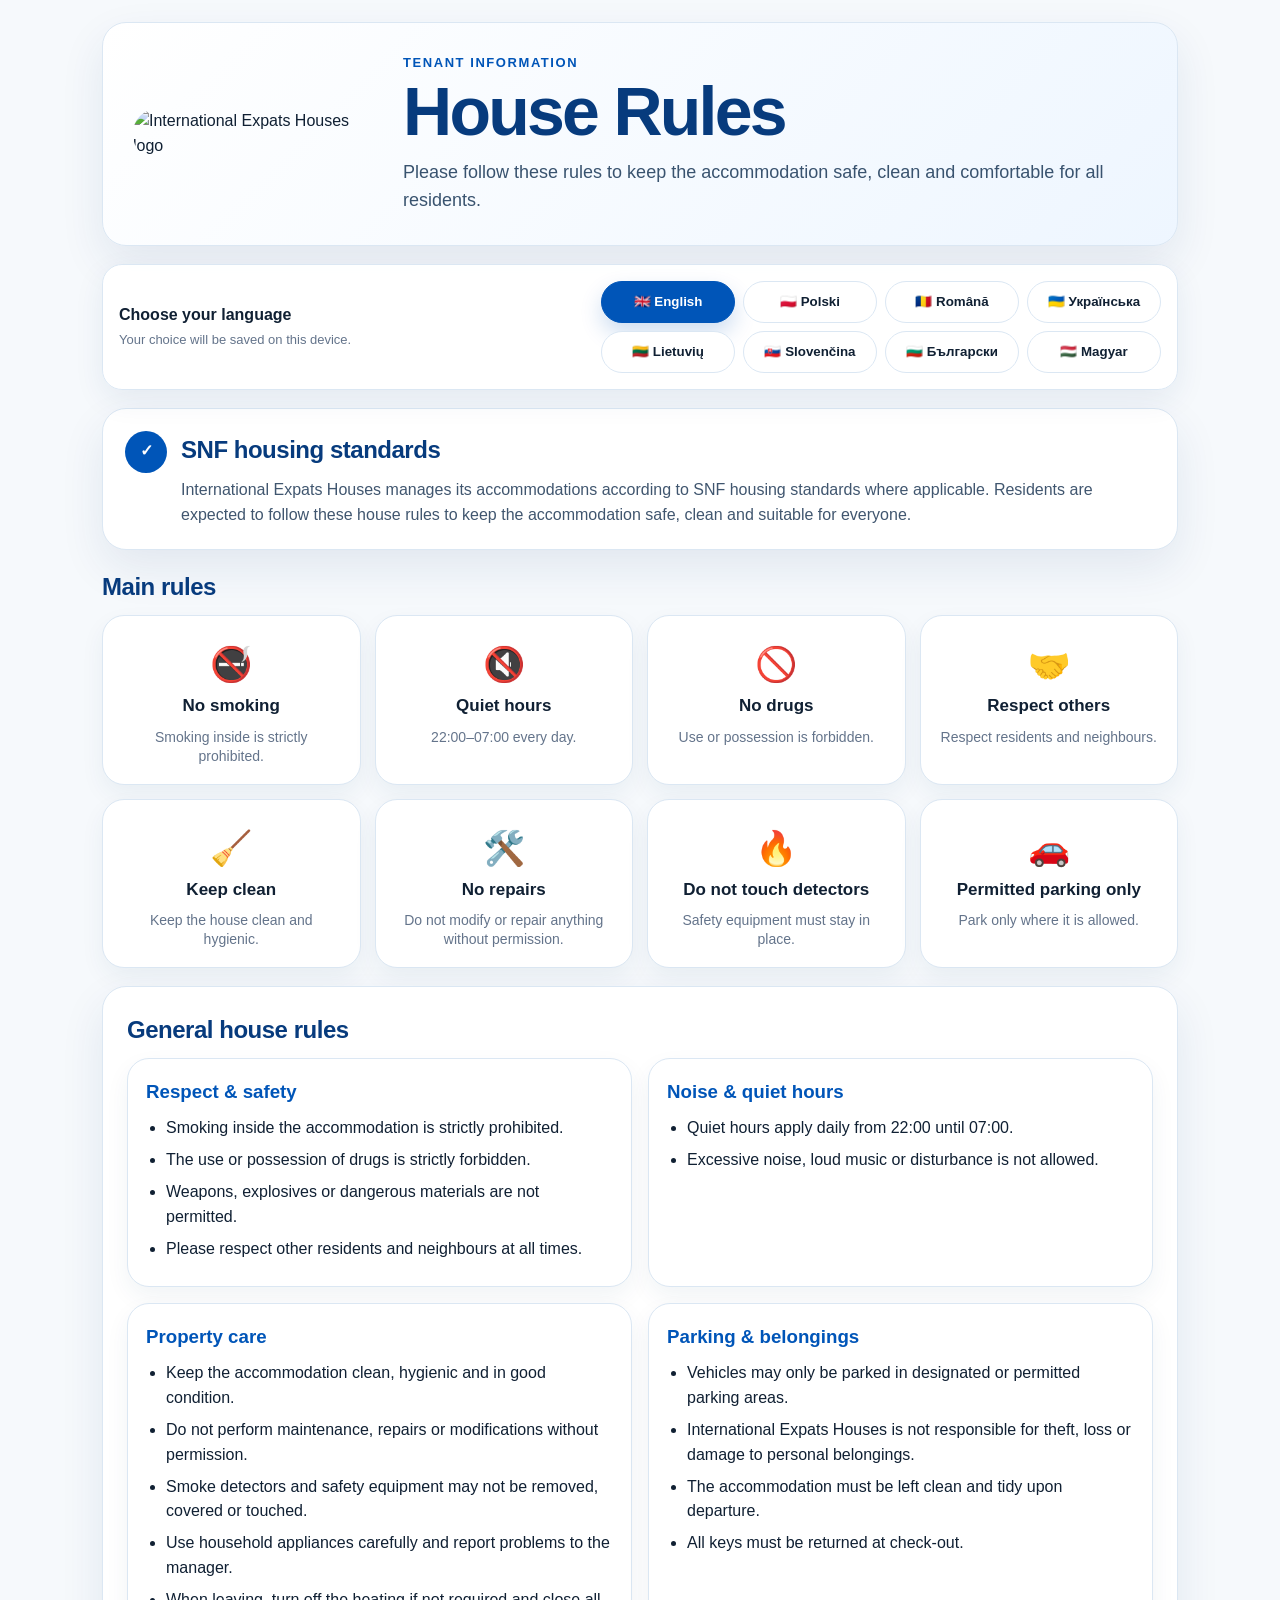
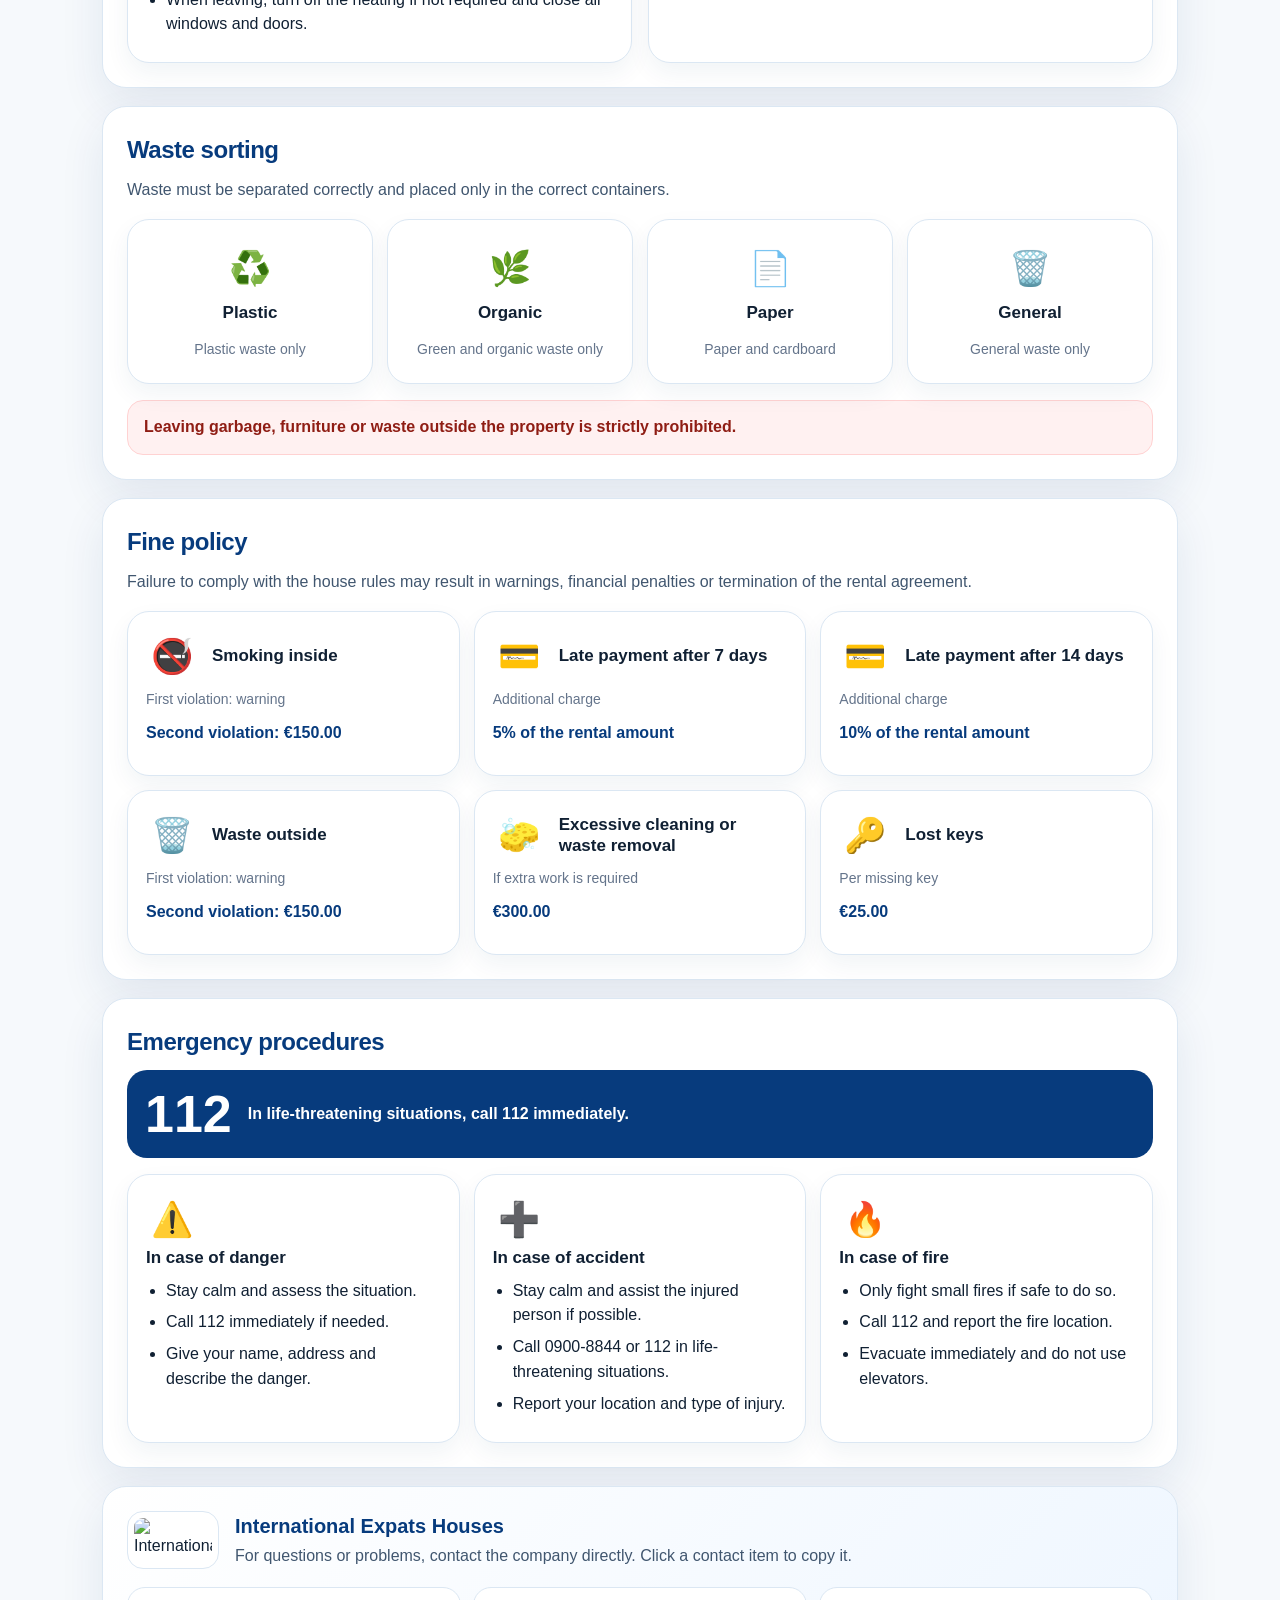
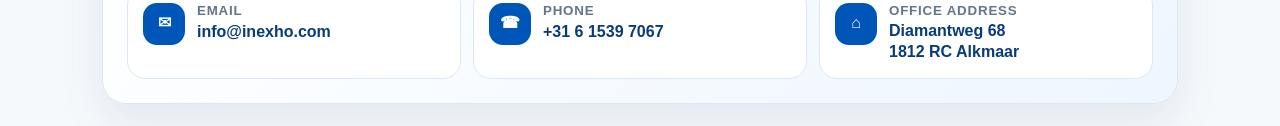
==== index.html @ 5a68c777 "full web list of rules with poster" ====
<!doctype html>
<html lang="en">
  <head>
    <meta charset="UTF-8" />
    <meta name="viewport" content="width=device-width, initial-scale=1.0" />
    <meta
      name="description"
      content="House rules and tenant guidelines for International Expats Houses."
    />
    <link rel="icon" type="image/png" href="assets/favicon.webp" />
    <link rel="apple-touch-icon" href="assets/favicon.webp" />
    <title>House Rules | International Expats Houses</title>
    <link rel="stylesheet" href="style.css" />
  </head>
  <body>
    <main class="page">
      <header class="hero">
        <img
          class="logo"
          src="assets/logo.webp"
          alt="International Expats Houses logo"
        />
        <div class="hero-copy">
          <p class="eyebrow" data-i18n="eyebrow">Tenant information</p>
          <h1 data-i18n="title">House Rules</h1>
          <p data-i18n="intro">
            Please follow these rules to keep the accommodation safe, clean and
            comfortable for all residents.
          </p>
        </div>
      </header>

      <section class="language-panel" aria-label="Language selector">
        <div>
          <span class="label" data-i18n="languageLabel"
            >Choose your language</span
          >
          <p class="small" data-i18n="languageHint">
            Your choice will be saved on this device.
          </p>
        </div>
        <div class="language-buttons" id="languageButtons"></div>
      </section>

      <section class="notice snf-card">
        <div class="notice-icon">✓</div>
        <div>
          <h2 data-i18n="snfTitle">SNF housing standards</h2>
          <p data-i18n="snfText">
            International Expats Houses manages its accommodations according to
            SNF housing standards where applicable. Residents are expected to
            follow these house rules to keep the accommodation safe, clean and
            suitable for everyone.
          </p>
        </div>
      </section>

      <section class="section">
        <h2 data-i18n="quickTitle">Main rules</h2>
        <div class="icon-grid" id="quickRules"></div>
      </section>

      <section class="section card-section">
        <h2 data-i18n="generalTitle">General house rules</h2>
        <div class="rule-groups" id="ruleGroups"></div>
      </section>

      <section class="section card-section">
        <h2 data-i18n="wasteTitle">Waste sorting</h2>
        <p class="section-intro" data-i18n="wasteIntro">
          Waste must be separated correctly and placed only in the correct
          containers.
        </p>
        <div class="waste-grid" id="wasteItems"></div>
        <p class="warning" data-i18n="wasteWarning">
          Leaving garbage, furniture or waste outside the property is strictly
          prohibited.
        </p>
      </section>

      <section class="section card-section">
        <h2 data-i18n="fineTitle">Fine policy</h2>
        <p class="section-intro" data-i18n="fineIntro">
          Failure to comply with the house rules may result in warnings,
          financial penalties or termination of the rental agreement.
        </p>
        <div class="fine-grid" id="fineItems"></div>
      </section>

      <section class="section card-section emergency-section">
        <h2 data-i18n="emergencyTitle">Emergency procedures</h2>
        <div class="emergency-number">
          <span>112</span>
          <p data-i18n="emergencyCall">
            In life-threatening situations, call 112 immediately.
          </p>
        </div>
        <div class="emergency-grid" id="emergencyItems"></div>
      </section>

      <footer class="footer contact-footer">
        <div class="footer-brand">
          <img src="assets/logo.webp" alt="International Expats Houses logo" />
          <div>
            <strong>International Expats Houses</strong>
            <span data-i18n="footerText"
              >For questions or problems, contact the company directly.</span
            >
          </div>
        </div>
        <div class="contact-grid" aria-label="Company contact details">
          <button
            class="contact-item copy-contact"
            type="button"
            data-copy="info@inexho.com"
          >
            <span class="contact-icon">✉</span>
            <small data-i18n="emailLabel">Email</small>
            <b>info@inexho.com</b>
          </button>
          <button
            class="contact-item copy-contact"
            type="button"
            data-copy="+31 6 1539 7067"
          >
            <span class="contact-icon">☎</span>
            <small data-i18n="phoneLabel">Phone</small>
            <b>+31 6 1539 7067</b>
          </button>
          <button
            class="contact-item copy-contact"
            type="button"
            data-copy="Diamantweg 68, 1812 RC Alkmaar"
          >
            <span class="contact-icon">⌂</span>
            <small data-i18n="addressLabel">Office address</small>
            <b>Diamantweg 68<br />1812 RC Alkmaar</b>
          </button>
        </div>
      </footer>
    </main>

    <div class="copy-toast" id="copyToast" role="status" aria-live="polite">
      Copied
    </div>

    <script src="translations.js"></script>
    <script src="script.js"></script>
  </body>
</html>
---- style.css ----
:root {
  --brand: #0055b8;
  --brand-dark: #073b7d;
  --brand-soft: #eef6ff;
  --brand-pale: #f7fbff;
  --text: #102033;
  --muted: #64748b;
  --bg: #f6f9fc;
  --card: #fff;
  --line: #dbe7f3;
  --danger: #c0392b;
  --danger-soft: #fff1f1;
  --shadow: 0 18px 45px rgba(20, 60, 110, 0.09);
  --shadow-hover: 0 22px 55px rgba(0, 85, 184, 0.13);
  --radius: 24px;
}
* {
  box-sizing: border-box;
}
html {
  scroll-behavior: smooth;
}
body {
  margin: 0;
  font-family: Inter, Arial, Helvetica, sans-serif;
  background: var(--bg);
  color: var(--text);
  line-height: 1.55;
}
.page {
  width: min(1120px, 100%);
  margin: auto;
  padding: 22px;
}
.hero {
  display: grid;
  grid-template-columns: 240px 1fr;
  gap: 30px;
  align-items: center;
  background: linear-gradient(135deg, #fff, var(--brand-soft));
  border: 1px solid var(--line);
  border-radius: var(--radius);
  padding: 30px;
  box-shadow: var(--shadow);
  overflow: hidden;
}
.logo {
  border-radius: var(--radius);
  width: 100%;
  max-height: 300px;
  object-fit: contain;
}
.hero-copy {
  min-height: 150px;
  display: flex;
  flex-direction: column;
  justify-content: center;
}
.eyebrow {
  margin: 0 0 6px;
  color: var(--brand);
  font-weight: 800;
  text-transform: uppercase;
  letter-spacing: 0.12em;
  font-size: 13px;
}
.hero h1 {
  font-size: clamp(34px, 6vw, 68px);
  line-height: 0.95;
  margin: 0;
  color: var(--brand-dark);
  letter-spacing: -0.04em;
}
.hero p:last-child {
  max-width: 720px;
  margin: 15px 0 0;
  font-size: 18px;
  color: #39536f;
}
.language-panel {
  position: sticky;
  top: 0;
  z-index: 10;
  margin: 18px 0;
  padding: 16px;
  background: rgba(255, 255, 255, 0.94);
  backdrop-filter: blur(12px);
  border: 1px solid var(--line);
  border-radius: 20px;
  display: grid;
  grid-template-columns: minmax(220px, 1fr) minmax(430px, 560px);
  gap: 18px;
  align-items: center;
  box-shadow: 0 10px 30px rgba(20, 60, 110, 0.08);
}
.label {
  font-weight: 800;
}
.small {
  font-size: 13px;
  margin: 2px 0 0;
  color: var(--muted);
}
.language-buttons {
  display: grid;
  grid-template-columns: repeat(4, 1fr);
  gap: 8px;
}
.lang-btn {
  min-height: 42px;
  border: 1px solid var(--line);
  background: #fff;
  color: var(--text);
  border-radius: 999px;
  padding: 9px 10px;
  font-weight: 800;
  cursor: pointer;
  transition:
    background 0.18s ease,
    color 0.18s ease,
    border-color 0.18s ease,
    box-shadow 0.18s ease,
    transform 0.18s ease;
  white-space: nowrap;
}
.lang-btn:hover {
  border-color: rgba(0, 85, 184, 0.38);
  background: var(--brand-pale);
  box-shadow: 0 8px 18px rgba(0, 85, 184, 0.08);
  transform: translateY(-1px);
}
.lang-btn.active {
  background: var(--brand);
  color: white;
  border-color: var(--brand);
  box-shadow: 0 10px 22px rgba(0, 85, 184, 0.2);
}
.notice,
.section,
.footer {
  margin-top: 18px;
  opacity: 0;
  transform: translateY(14px);
  transition:
    opacity 0.45s ease,
    transform 0.45s ease;
}
.notice.is-visible,
.section.is-visible,
.footer.is-visible {
  opacity: 1;
  transform: translateY(0);
}
.notice {
  display: grid;
  grid-template-columns: auto 1fr;
  gap: 14px;
  background: #fff;
  border: 1px solid var(--line);
  border-radius: var(--radius);
  padding: 22px;
  box-shadow: var(--shadow);
}
.notice-icon {
  width: 42px;
  height: 42px;
  border-radius: 50%;
  display: grid;
  place-items: center;
  background: var(--brand);
  color: white;
  font-weight: 900;
}
.notice h2,
.section h2 {
  margin: 0 0 10px;
  color: var(--brand-dark);
  letter-spacing: -0.02em;
}
.notice p,
.section-intro {
  margin: 0;
  color: #40566f;
}
.icon-grid {
  display: grid;
  grid-template-columns: repeat(4, 1fr);
  gap: 14px;
}
.rule-card,
.group-card,
.waste-card,
.fine-card,
.emergency-card {
  background: var(--card);
  border: 1px solid var(--line);
  border-radius: 22px;
  padding: 18px;
  box-shadow: 0 10px 25px rgba(20, 60, 110, 0.06);
  transition:
    background 0.18s ease,
    border-color 0.18s ease,
    box-shadow 0.18s ease,
    transform 0.18s ease;
}
.rule-card {
  text-align: center;
  min-height: 145px;

  display: grid;
  grid-template-rows: 52px auto auto;
  justify-items: center;
  align-content: start;

  padding-top: 22px;
  padding-bottom: 18px;

  row-gap: 6px;
}
.icon {
  width: 52px;
  height: 52px;
  display: flex;
  align-items: center;
  justify-content: center;
  font-size: 34px;
  line-height: 1;
  margin: 0;
  transform: none;
}
.rule-card h3 {
  margin: 0 0 6px;
  line-height: 1.15;
}
.rule-card p {
  margin: 0 auto;
  max-width: 240px;
  line-height: 1.35;
}
.rule-card h3,
.waste-card h3,
.fine-card h3,
.emergency-card h3 {
  margin: 0 0 6px;
  font-size: 17px;
}
.rule-card p,
.waste-card p,
.fine-card p,
.emergency-card p {
  margin: 0;
  color: var(--muted);
  font-size: 14px;
}
.card-section {
  background: #fff;
  border: 1px solid var(--line);
  border-radius: var(--radius);
  padding: 24px;
  box-shadow: var(--shadow);
}
.rule-groups {
  display: grid;
  grid-template-columns: repeat(2, 1fr);
  gap: 16px;
}
.group-card h3 {
  margin: 0 0 10px;
  color: var(--brand);
}
.group-card ul,
.emergency-card ul {
  margin: 0;
  padding-left: 20px;
}
.group-card li,
.emergency-card li {
  margin: 7px 0;
}
.waste-grid {
  display: grid;
  grid-template-columns: repeat(4, 1fr);
  gap: 14px;
  margin-top: 16px;
}
.waste-card {
  text-align: center;
  min-height: 165px;

  display: grid;
  grid-template-rows: 52px auto auto;
  justify-items: center;
  align-content: start;

  padding-top: 22px;
  padding-bottom: 18px;

  row-gap: 6px;
}
.warning {
  margin: 16px 0 0;
  padding: 14px 16px;
  background: var(--danger-soft);
  border: 1px solid #ffd2d2;
  border-radius: 16px;
  color: #8f1d14;
  font-weight: 800;
}
.fine-grid {
  display: grid;
  grid-template-columns: repeat(3, 1fr);
  gap: 14px;
  margin-top: 16px;
}
.fine-card {
  min-height: 165px;
  display: grid;
  grid-template-columns: 52px 1fr;
  grid-template-rows: auto auto auto;
  column-gap: 14px;
  row-gap: 8px;
  align-content: start;
}
.fine-card .icon {
  grid-column: 1;
  grid-row: 1;
  width: 52px;
  height: 52px;
  display: flex;
  align-items: center;
  justify-content: center;
  font-size: 34px;
  line-height: 1;
  margin: 0;
}
.fine-card h3 {
  grid-column: 2;
  grid-row: 1;
  margin: 0;
  align-self: center;
  line-height: 1.25;
}
.fine-card p {
  grid-column: 1 / -1;
  grid-row: 2;
  margin: 0;
  line-height: 1.35;
}
.fine-card strong {
  grid-column: 1 / -1;
  grid-row: 3;
  display: block;
  margin-top: 4px;
  color: var(--brand-dark);
  font-size: 16px;
}
.emergency-number {
  display: flex;
  align-items: center;
  gap: 16px;
  background: var(--brand-dark);
  color: #fff;
  border-radius: 20px;
  padding: 18px;
  margin-bottom: 16px;
}
.emergency-number span {
  font-size: 52px;
  font-weight: 900;
  line-height: 1;
}
.emergency-number p {
  margin: 0;
  font-weight: 800;
}
.emergency-grid {
  display: grid;
  grid-template-columns: repeat(3, 1fr);
  gap: 14px;
}
.contact-footer {
  padding: 24px;
  background: linear-gradient(135deg, #fff, var(--brand-soft));
  border: 1px solid var(--line);
  border-radius: var(--radius);
  box-shadow: var(--shadow);
  color: var(--text);
  text-align: left;
}
.footer-brand {
  display: flex;
  gap: 16px;
  align-items: center;
  margin-bottom: 18px;
}
.footer-brand img {
  width: 92px;
  height: 58px;
  object-fit: contain;
  background: #fff;
  border: 1px solid var(--line);
  border-radius: 16px;
  padding: 6px;
}
.footer-brand strong {
  display: block;
  color: var(--brand-dark);
  font-size: 20px;
}
.footer-brand span {
  display: block;
  color: #40566f;
  margin-top: 2px;
}
.contact-grid {
  display: grid;
  grid-template-columns: repeat(3, 1fr);
  gap: 12px;
}
.contact-item {
  display: grid;
  align-content: start;
  grid-template-columns: 42px 1fr;
  gap: 2px 12px;
  align-items: start;
  padding: 15px;
  background: #fff;
  border: 1px solid var(--line);
  border-radius: 18px;
  text-decoration: none;
  color: var(--text);
  transition:
    background 0.18s ease,
    border-color 0.18s ease,
    box-shadow 0.18s ease,
    transform 0.18s ease;
  cursor: pointer;
  font: inherit;
  text-align: left;
  width: 100%;
}
.contact-icon {
  grid-row: 1 / 3;
  width: 42px;
  height: 42px;
  border-radius: 14px;
  display: grid;
  place-items: center;
  background: var(--brand);
  color: #fff;
  font-weight: 900;
  margin-top: 0;
}
.contact-item small {
  grid-column: 2;
  grid-row: 1;
  color: var(--muted);
  font-weight: 800;
  text-transform: uppercase;
  letter-spacing: 0.06em;
  line-height: 1.15;
  align-self: start;
}
.contact-item b {
  grid-column: 2;
  grid-row: 2;
  color: var(--brand-dark);
  line-height: 1.35;
  display: block;
  margin: 0;
  align-self: start;
}
.copy-toast {
  position: fixed;
  left: 50%;
  bottom: 24px;
  transform: translate(-50%, 18px);
  z-index: 50;
  background: var(--brand-dark);
  color: #fff;
  padding: 11px 18px;
  border-radius: 999px;
  font-weight: 800;
  box-shadow: 0 12px 35px rgba(7, 59, 125, 0.28);
  opacity: 0;
  pointer-events: none;
  transition:
    opacity 0.2s ease,
    transform 0.2s ease;
}
.copy-toast.show {
  opacity: 1;
  transform: translate(-50%, 0);
}
@media (hover: hover) {
  .rule-card:hover,
  .group-card:hover,
  .waste-card:hover,
  .fine-card:hover,
  .emergency-card:hover,
  .notice:hover,
  .contact-item:hover {
    background: var(--brand-pale);
    border-color: rgba(0, 85, 184, 0.26);
    box-shadow: var(--shadow-hover);
    transform: translateY(-1px);
  }
}
@media screen and (max-width: 850px) {
  .page {
    padding: 12px;
  }
  .hero {
    grid-template-columns: 1fr;
    text-align: center;
    padding: 22px;
  }
  .hero-copy {
    min-height: auto;
  }
  .logo {
    max-width: 230px;
    margin: auto;
  }
  .language-panel {
    position: static;
    grid-template-columns: 1fr;
  }
  .language-buttons {
    grid-template-columns: repeat(2, 1fr);
  }
  .icon-grid,
  .rule-groups,
  .waste-grid,
  .fine-grid,
  .emergency-grid,
  .contact-grid {
    grid-template-columns: 1fr;
  }
  .card-section {
    padding: 18px;
  }
  .emergency-number span {
    font-size: 42px;
  }
  .footer-brand {
    align-items: flex-start;
  }
  .contact-footer {
    padding: 18px;
  }
}
@media screen and (min-width: 851px) and (max-width: 1050px) {
  .icon-grid,
  .waste-grid {
    grid-template-columns: repeat(2, 1fr);
  }
  .fine-grid,
  .emergency-grid {
    grid-template-columns: repeat(2, 1fr);
  }
  .language-panel {
    grid-template-columns: 1fr;
  }
  .language-buttons {
    grid-template-columns: repeat(4, 1fr);
  }
  .contact-grid {
    grid-template-columns: 1fr;
  }
}
@media (prefers-reduced-motion: reduce) {
  * {
    scroll-behavior: auto !important;
    transition: none !important;
  }
  .notice,
  .section,
  .footer {
    opacity: 1;
    transform: none;
  }
}
.copy-item {
  font: inherit;
  text-align: left;
  cursor: pointer;
  width: 100%;
}
.copy-toast {
  position: fixed;
  left: 50%;
  bottom: 24px;
  transform: translate(-50%, 12px);
  background: var(--brand-dark);
  color: #fff;
  padding: 12px 18px;
  border-radius: 999px;
  box-shadow: var(--shadow-hover);
  font-weight: 900;
  opacity: 0;
  pointer-events: none;
  transition:
    opacity 0.22s ease,
    transform 0.22s ease;
  z-index: 50;
}
.copy-toast.show {
  opacity: 1;
  transform: translate(-50%, 0);
}
@media print {
  @page {
    size: A4;
    margin: 8mm;
  }
  body {
    background: #fff !important;
    -webkit-print-color-adjust: exact;
    print-color-adjust: exact;
  }
  * {
    animation: none !important;
    transition: none !important;
    transform: none !important;
    opacity: 1 !important;
    visibility: visible !important;
  }
  .language-panel,
  .language-switcher,
  .lang-switcher,
  .top-actions,
  .print-btn,
  .lang-btn {
    display: none !important;
  }
  .page,
  main,
  .container {
    max-width: 980px !important;
    width: 100% !important;
    margin: 0 auto !important;
    padding: 0 !important;
  }
  .icon-grid,
  .waste-grid,
  .fine-grid,
  .emergency-grid {
    display: grid !important;
    grid-template-columns: repeat(2, minmax(0, 1fr)) !important;
    gap: 14px !important;
  }
  .hero,
  .card,
  .section,
  .rule-card,
  .waste-card,
  .fine-card,
  .emergency-card,
  .contact-card,
  footer {
    box-shadow: none !important;
    break-inside: avoid;
    page-break-inside: avoid;
  }
  .toast,
  .copy-toast,
  #toast,
  [data-toast] {
    display: none !important;
  }
  .site-footer,
  .footer {
    display: block !important;
  }
  .contact-list {
    display: grid !important;
    grid-template-columns: repeat(3, 1fr) !important;
    gap: 10px !important;
  }
  .contact-item {
    display: grid !important;
    grid-template-columns: 42px 1fr !important;
    grid-template-rows: auto auto !important;
    gap: 2px 12px !important;
    align-items: start !important;
    padding: 14px !important;
    min-height: 92px !important;
    border: 1px solid #d8e6f5 !important;
    border-radius: 14px !important;
    background: #fff !important;
    box-shadow: none !important;
  }
  .contact-icon {
    grid-column: 1 !important;
    grid-row: 1 / 3 !important;

    width: 42px !important;
    height: 42px !important;
  }
  .contact-item small,
  .contact-item b {
    grid-column: 2 !important;
    text-align: left !important;
  }
  .page {
    display: grid !important;
    grid-template-columns: 1fr !important;
    grid-template-areas:
      "hero"
      "snf"
      "footer"
      "rules"
      "general"
      "waste"
      "fine"
      "emergency" !important;
  }
  .hero {
    grid-area: hero !important;
  }
  .snf-card {
    grid-area: snf !important;
  }
  .contact-footer {
    grid-area: footer !important;
    margin-top: 14px !important;
    break-inside: avoid;
    page-break-inside: avoid;
  }
  .page > .section:nth-of-type(3) {
    grid-area: rules !important;
  }
  .page > .section:nth-of-type(4) {
    grid-area: general !important;
  }
  .page > .section:nth-of-type(5) {
    grid-area: waste !important;
  }
  .page > .section:nth-of-type(6) {
    grid-area: fine !important;
  }
  .page > .section:nth-of-type(7) {
    grid-area: emergency !important;
  }
}
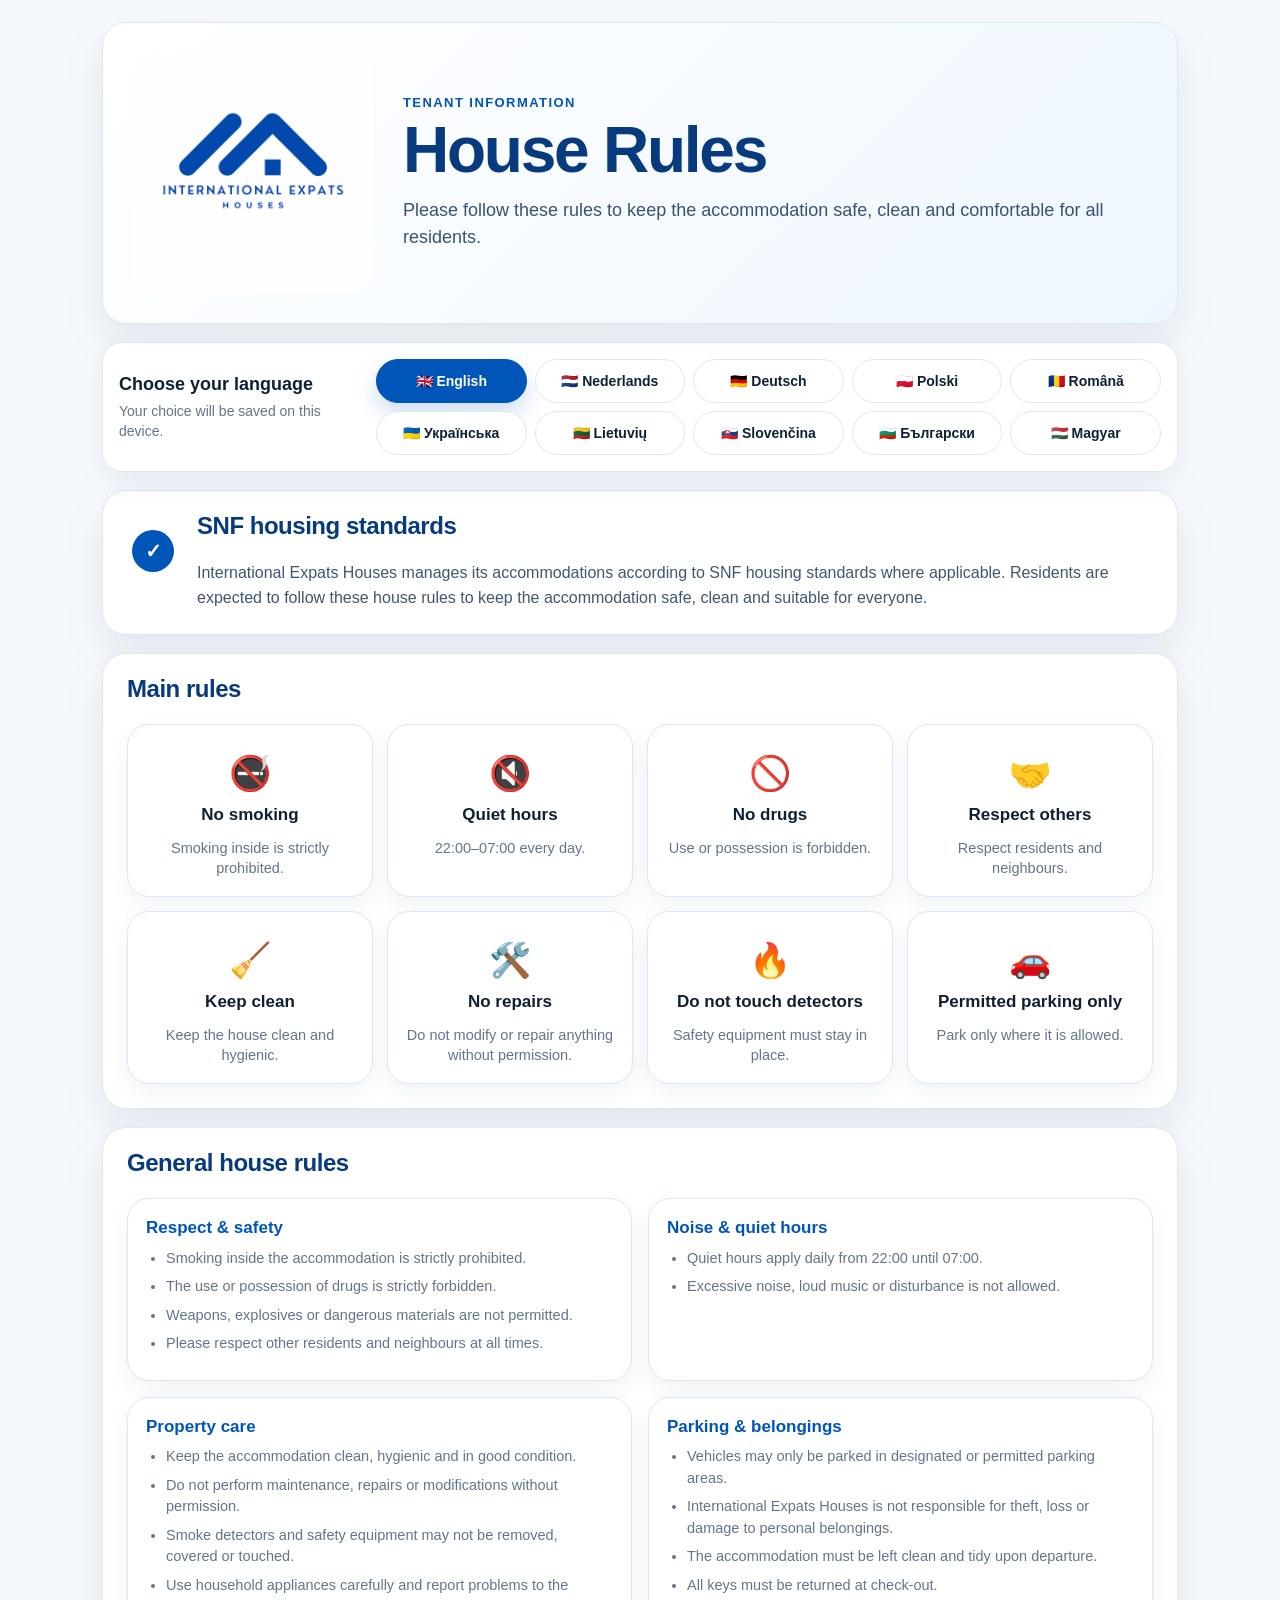
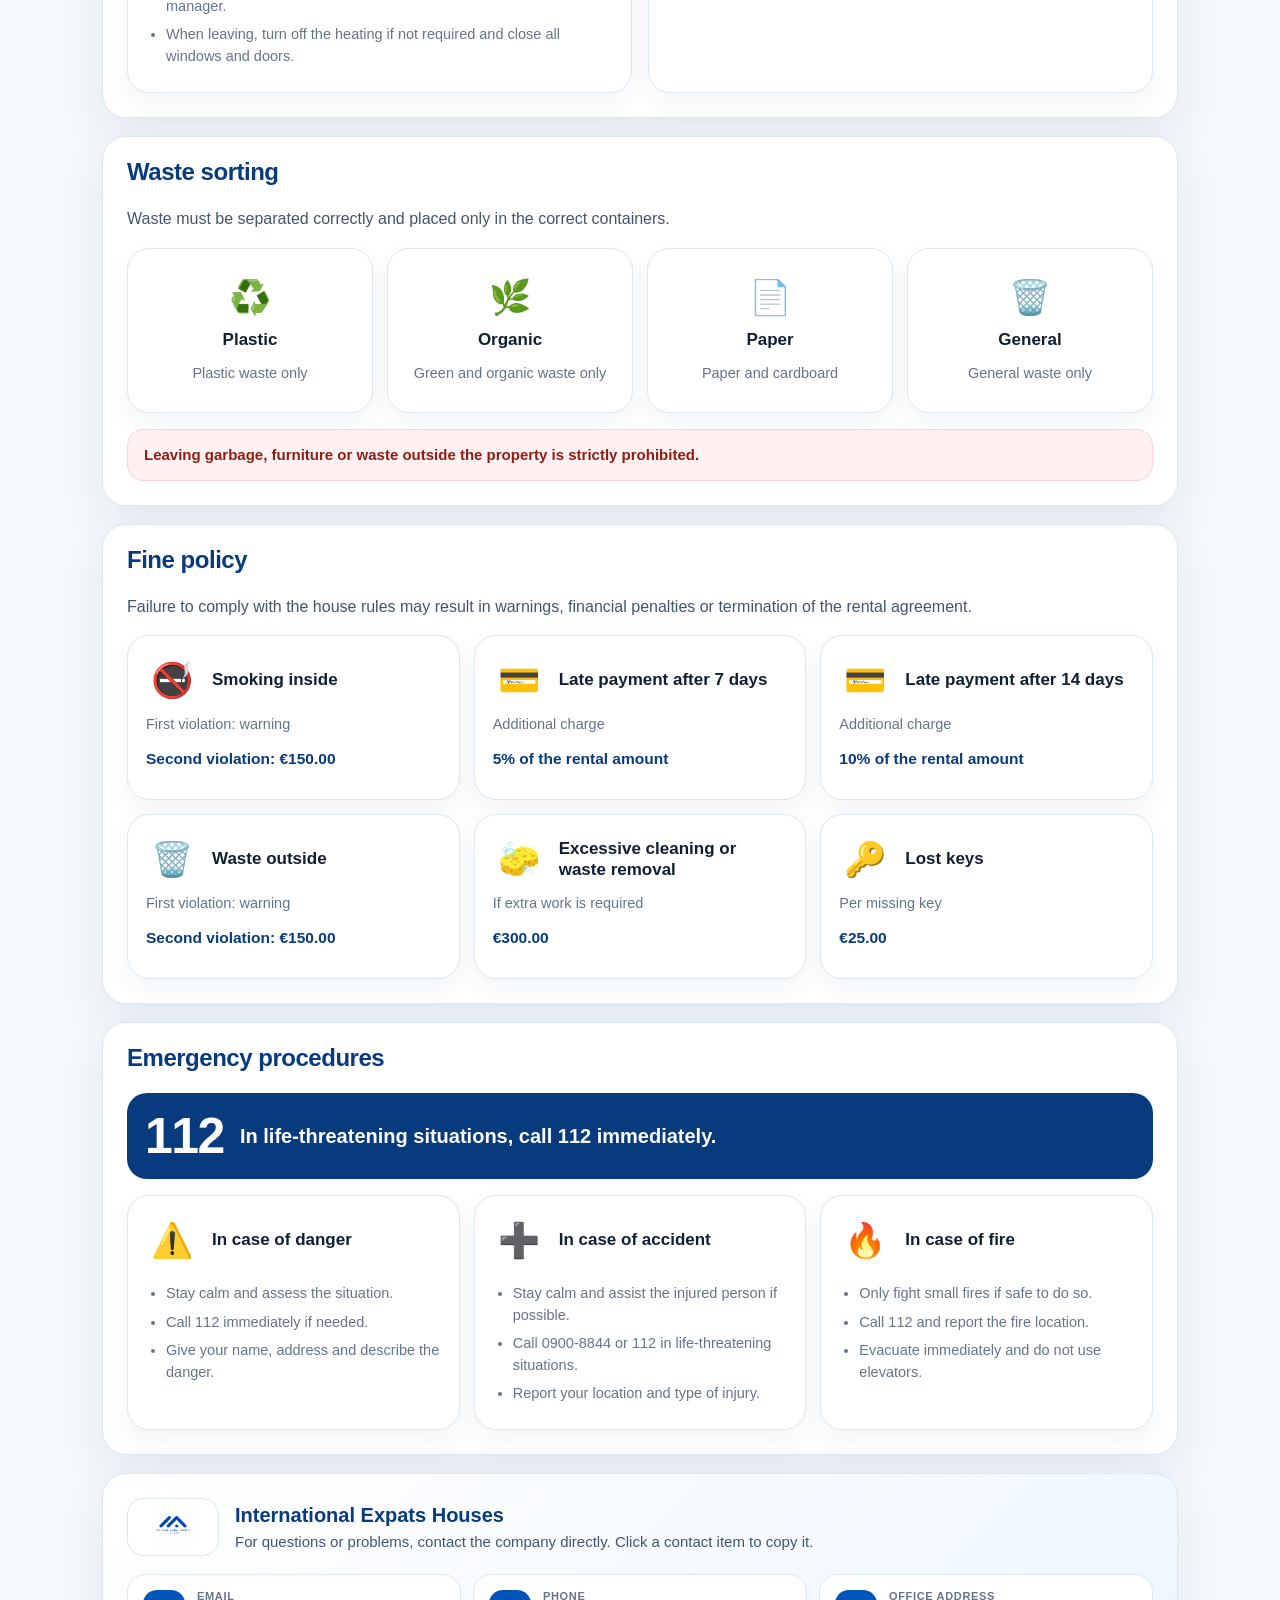
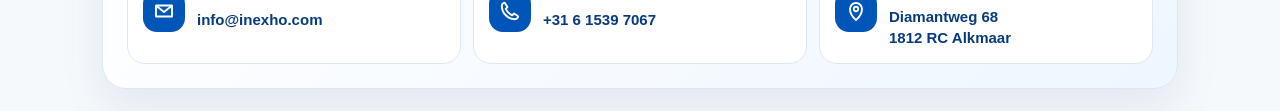
==== commit f3dd7ee4: "visual fixes" ====
--- a/index.html
+++ b/index.html
@@ -55,7 +55,7 @@
         </div>
       </section>
 
-      <section class="section">
+      <section class="section card-section">
         <h2 data-i18n="quickTitle">Main rules</h2>
         <div class="icon-grid" id="quickRules"></div>
       </section>
@@ -114,7 +114,12 @@
             type="button"
             data-copy="info@inexho.com"
           >
-            <span class="contact-icon">✉</span>
+            <span class="contact-icon" aria-hidden="true">
+              <svg viewBox="0 0 24 24">
+                <path d="M4 6.5h16v11H4z"></path>
+                <path d="m4.5 7 7.5 6 7.5-6"></path>
+              </svg>
+            </span>
             <small data-i18n="emailLabel">Email</small>
             <b>info@inexho.com</b>
           </button>
@@ -123,7 +128,13 @@
             type="button"
             data-copy="+31 6 1539 7067"
           >
-            <span class="contact-icon">☎</span>
+            <span class="contact-icon" aria-hidden="true">
+              <svg viewBox="0 0 24 24">
+                <path
+                  d="M7.2 4.5 9.5 8l-1.8 1.8a14.5 14.5 0 0 0 6.5 6.5l1.8-1.8 3.5 2.3c.5.3.7.9.5 1.4-.5 1.2-1.7 2-3 2C10 20.2 3.8 14 3.8 6.9c0-1.3.8-2.5 2-3 .5-.2 1.1 0 1.4.6Z"
+                ></path>
+              </svg>
+            </span>
             <small data-i18n="phoneLabel">Phone</small>
             <b>+31 6 1539 7067</b>
           </button>
@@ -132,7 +143,14 @@
             type="button"
             data-copy="Diamantweg 68, 1812 RC Alkmaar"
           >
-            <span class="contact-icon">⌂</span>
+            <span class="contact-icon" aria-hidden="true">
+              <svg viewBox="0 0 24 24">
+                <path
+                  d="M12 21s6-5.1 6-11a6 6 0 1 0-12 0c0 5.9 6 11 6 11Z"
+                ></path>
+                <circle cx="12" cy="10" r="2.2"></circle>
+              </svg>
+            </span>
             <small data-i18n="addressLabel">Office address</small>
             <b>Diamantweg 68<br />1812 RC Alkmaar</b>
           </button>
--- a/style.css
+++ b/style.css
@@ -1,746 +1,1011 @@
-:root {
-  --brand: #0055b8;
-  --brand-dark: #073b7d;
-  --brand-soft: #eef6ff;
-  --brand-pale: #f7fbff;
-  --text: #102033;
-  --muted: #64748b;
-  --bg: #f6f9fc;
-  --card: #fff;
-  --line: #dbe7f3;
-  --danger: #c0392b;
-  --danger-soft: #fff1f1;
-  --shadow: 0 18px 45px rgba(20, 60, 110, 0.09);
-  --shadow-hover: 0 22px 55px rgba(0, 85, 184, 0.13);
-  --radius: 24px;
-}
-* {
-  box-sizing: border-box;
-}
-html {
-  scroll-behavior: smooth;
-}
-body {
-  margin: 0;
-  font-family: Inter, Arial, Helvetica, sans-serif;
-  background: var(--bg);
-  color: var(--text);
-  line-height: 1.55;
-}
-.page {
-  width: min(1120px, 100%);
-  margin: auto;
-  padding: 22px;
-}
-.hero {
-  display: grid;
-  grid-template-columns: 240px 1fr;
-  gap: 30px;
-  align-items: center;
-  background: linear-gradient(135deg, #fff, var(--brand-soft));
-  border: 1px solid var(--line);
-  border-radius: var(--radius);
-  padding: 30px;
-  box-shadow: var(--shadow);
-  overflow: hidden;
-}
-.logo {
-  border-radius: var(--radius);
-  width: 100%;
-  max-height: 300px;
-  object-fit: contain;
-}
-.hero-copy {
-  min-height: 150px;
-  display: flex;
-  flex-direction: column;
-  justify-content: center;
-}
-.eyebrow {
-  margin: 0 0 6px;
-  color: var(--brand);
-  font-weight: 800;
-  text-transform: uppercase;
-  letter-spacing: 0.12em;
-  font-size: 13px;
-}
-.hero h1 {
-  font-size: clamp(34px, 6vw, 68px);
-  line-height: 0.95;
-  margin: 0;
-  color: var(--brand-dark);
-  letter-spacing: -0.04em;
-}
-.hero p:last-child {
-  max-width: 720px;
-  margin: 15px 0 0;
-  font-size: 18px;
-  color: #39536f;
-}
-.language-panel {
-  position: sticky;
-  top: 0;
-  z-index: 10;
-  margin: 18px 0;
-  padding: 16px;
-  background: rgba(255, 255, 255, 0.94);
-  backdrop-filter: blur(12px);
-  border: 1px solid var(--line);
-  border-radius: 20px;
-  display: grid;
-  grid-template-columns: minmax(220px, 1fr) minmax(430px, 560px);
-  gap: 18px;
-  align-items: center;
-  box-shadow: 0 10px 30px rgba(20, 60, 110, 0.08);
-}
-.label {
-  font-weight: 800;
-}
-.small {
-  font-size: 13px;
-  margin: 2px 0 0;
-  color: var(--muted);
-}
-.language-buttons {
-  display: grid;
-  grid-template-columns: repeat(4, 1fr);
-  gap: 8px;
-}
-.lang-btn {
-  min-height: 42px;
-  border: 1px solid var(--line);
-  background: #fff;
-  color: var(--text);
-  border-radius: 999px;
-  padding: 9px 10px;
-  font-weight: 800;
-  cursor: pointer;
-  transition:
-    background 0.18s ease,
-    color 0.18s ease,
-    border-color 0.18s ease,
-    box-shadow 0.18s ease,
-    transform 0.18s ease;
-  white-space: nowrap;
-}
-.lang-btn:hover {
-  border-color: rgba(0, 85, 184, 0.38);
-  background: var(--brand-pale);
-  box-shadow: 0 8px 18px rgba(0, 85, 184, 0.08);
-  transform: translateY(-1px);
-}
-.lang-btn.active {
-  background: var(--brand);
-  color: white;
-  border-color: var(--brand);
-  box-shadow: 0 10px 22px rgba(0, 85, 184, 0.2);
-}
-.notice,
-.section,
-.footer {
-  margin-top: 18px;
-  opacity: 0;
-  transform: translateY(14px);
-  transition:
-    opacity 0.45s ease,
-    transform 0.45s ease;
-}
-.notice.is-visible,
-.section.is-visible,
-.footer.is-visible {
-  opacity: 1;
-  transform: translateY(0);
-}
-.notice {
-  display: grid;
-  grid-template-columns: auto 1fr;
-  gap: 14px;
-  background: #fff;
-  border: 1px solid var(--line);
-  border-radius: var(--radius);
-  padding: 22px;
-  box-shadow: var(--shadow);
-}
-.notice-icon {
-  width: 42px;
-  height: 42px;
-  border-radius: 50%;
-  display: grid;
-  place-items: center;
-  background: var(--brand);
-  color: white;
-  font-weight: 900;
-}
-.notice h2,
-.section h2 {
-  margin: 0 0 10px;
-  color: var(--brand-dark);
-  letter-spacing: -0.02em;
-}
-.notice p,
-.section-intro {
-  margin: 0;
-  color: #40566f;
-}
-.icon-grid {
-  display: grid;
-  grid-template-columns: repeat(4, 1fr);
-  gap: 14px;
-}
-.rule-card,
-.group-card,
-.waste-card,
-.fine-card,
-.emergency-card {
-  background: var(--card);
-  border: 1px solid var(--line);
-  border-radius: 22px;
-  padding: 18px;
-  box-shadow: 0 10px 25px rgba(20, 60, 110, 0.06);
-  transition:
-    background 0.18s ease,
-    border-color 0.18s ease,
-    box-shadow 0.18s ease,
-    transform 0.18s ease;
-}
-.rule-card {
-  text-align: center;
-  min-height: 145px;
-
-  display: grid;
-  grid-template-rows: 52px auto auto;
-  justify-items: center;
-  align-content: start;
-
-  padding-top: 22px;
-  padding-bottom: 18px;
-
-  row-gap: 6px;
-}
-.icon {
-  width: 52px;
-  height: 52px;
-  display: flex;
-  align-items: center;
-  justify-content: center;
-  font-size: 34px;
-  line-height: 1;
-  margin: 0;
-  transform: none;
-}
-.rule-card h3 {
-  margin: 0 0 6px;
-  line-height: 1.15;
-}
-.rule-card p {
-  margin: 0 auto;
-  max-width: 240px;
-  line-height: 1.35;
-}
-.rule-card h3,
-.waste-card h3,
-.fine-card h3,
-.emergency-card h3 {
-  margin: 0 0 6px;
-  font-size: 17px;
-}
-.rule-card p,
-.waste-card p,
-.fine-card p,
-.emergency-card p {
-  margin: 0;
-  color: var(--muted);
-  font-size: 14px;
-}
-.card-section {
-  background: #fff;
-  border: 1px solid var(--line);
-  border-radius: var(--radius);
-  padding: 24px;
-  box-shadow: var(--shadow);
-}
-.rule-groups {
-  display: grid;
-  grid-template-columns: repeat(2, 1fr);
-  gap: 16px;
-}
-.group-card h3 {
-  margin: 0 0 10px;
-  color: var(--brand);
-}
-.group-card ul,
-.emergency-card ul {
-  margin: 0;
-  padding-left: 20px;
-}
-.group-card li,
-.emergency-card li {
-  margin: 7px 0;
-}
-.waste-grid {
-  display: grid;
-  grid-template-columns: repeat(4, 1fr);
-  gap: 14px;
-  margin-top: 16px;
-}
-.waste-card {
-  text-align: center;
-  min-height: 165px;
-
-  display: grid;
-  grid-template-rows: 52px auto auto;
-  justify-items: center;
-  align-content: start;
-
-  padding-top: 22px;
-  padding-bottom: 18px;
-
-  row-gap: 6px;
-}
-.warning {
-  margin: 16px 0 0;
-  padding: 14px 16px;
-  background: var(--danger-soft);
-  border: 1px solid #ffd2d2;
-  border-radius: 16px;
-  color: #8f1d14;
-  font-weight: 800;
-}
-.fine-grid {
-  display: grid;
-  grid-template-columns: repeat(3, 1fr);
-  gap: 14px;
-  margin-top: 16px;
-}
-.fine-card {
-  min-height: 165px;
-  display: grid;
-  grid-template-columns: 52px 1fr;
-  grid-template-rows: auto auto auto;
-  column-gap: 14px;
-  row-gap: 8px;
-  align-content: start;
-}
-.fine-card .icon {
-  grid-column: 1;
-  grid-row: 1;
-  width: 52px;
-  height: 52px;
-  display: flex;
-  align-items: center;
-  justify-content: center;
-  font-size: 34px;
-  line-height: 1;
-  margin: 0;
-}
-.fine-card h3 {
-  grid-column: 2;
-  grid-row: 1;
-  margin: 0;
-  align-self: center;
-  line-height: 1.25;
-}
-.fine-card p {
-  grid-column: 1 / -1;
-  grid-row: 2;
-  margin: 0;
-  line-height: 1.35;
-}
-.fine-card strong {
-  grid-column: 1 / -1;
-  grid-row: 3;
-  display: block;
-  margin-top: 4px;
-  color: var(--brand-dark);
-  font-size: 16px;
-}
-.emergency-number {
-  display: flex;
-  align-items: center;
-  gap: 16px;
-  background: var(--brand-dark);
-  color: #fff;
-  border-radius: 20px;
-  padding: 18px;
-  margin-bottom: 16px;
-}
-.emergency-number span {
-  font-size: 52px;
-  font-weight: 900;
-  line-height: 1;
-}
-.emergency-number p {
-  margin: 0;
-  font-weight: 800;
-}
-.emergency-grid {
-  display: grid;
-  grid-template-columns: repeat(3, 1fr);
-  gap: 14px;
-}
-.contact-footer {
-  padding: 24px;
-  background: linear-gradient(135deg, #fff, var(--brand-soft));
-  border: 1px solid var(--line);
-  border-radius: var(--radius);
-  box-shadow: var(--shadow);
-  color: var(--text);
-  text-align: left;
-}
-.footer-brand {
-  display: flex;
-  gap: 16px;
-  align-items: center;
-  margin-bottom: 18px;
-}
-.footer-brand img {
-  width: 92px;
-  height: 58px;
-  object-fit: contain;
-  background: #fff;
-  border: 1px solid var(--line);
-  border-radius: 16px;
-  padding: 6px;
-}
-.footer-brand strong {
-  display: block;
-  color: var(--brand-dark);
-  font-size: 20px;
-}
-.footer-brand span {
-  display: block;
-  color: #40566f;
-  margin-top: 2px;
-}
-.contact-grid {
-  display: grid;
-  grid-template-columns: repeat(3, 1fr);
-  gap: 12px;
-}
-.contact-item {
-  display: grid;
-  align-content: start;
-  grid-template-columns: 42px 1fr;
-  gap: 2px 12px;
-  align-items: start;
-  padding: 15px;
-  background: #fff;
-  border: 1px solid var(--line);
-  border-radius: 18px;
-  text-decoration: none;
-  color: var(--text);
-  transition:
-    background 0.18s ease,
-    border-color 0.18s ease,
-    box-shadow 0.18s ease,
-    transform 0.18s ease;
-  cursor: pointer;
-  font: inherit;
-  text-align: left;
-  width: 100%;
-}
-.contact-icon {
-  grid-row: 1 / 3;
-  width: 42px;
-  height: 42px;
-  border-radius: 14px;
-  display: grid;
-  place-items: center;
-  background: var(--brand);
-  color: #fff;
-  font-weight: 900;
-  margin-top: 0;
-}
-.contact-item small {
-  grid-column: 2;
-  grid-row: 1;
-  color: var(--muted);
-  font-weight: 800;
-  text-transform: uppercase;
-  letter-spacing: 0.06em;
-  line-height: 1.15;
-  align-self: start;
-}
-.contact-item b {
-  grid-column: 2;
-  grid-row: 2;
-  color: var(--brand-dark);
-  line-height: 1.35;
-  display: block;
-  margin: 0;
-  align-self: start;
-}
-.copy-toast {
-  position: fixed;
-  left: 50%;
-  bottom: 24px;
-  transform: translate(-50%, 18px);
-  z-index: 50;
-  background: var(--brand-dark);
-  color: #fff;
-  padding: 11px 18px;
-  border-radius: 999px;
-  font-weight: 800;
-  box-shadow: 0 12px 35px rgba(7, 59, 125, 0.28);
-  opacity: 0;
-  pointer-events: none;
-  transition:
-    opacity 0.2s ease,
-    transform 0.2s ease;
-}
-.copy-toast.show {
-  opacity: 1;
-  transform: translate(-50%, 0);
-}
-@media (hover: hover) {
-  .rule-card:hover,
-  .group-card:hover,
-  .waste-card:hover,
-  .fine-card:hover,
-  .emergency-card:hover,
-  .notice:hover,
-  .contact-item:hover {
-    background: var(--brand-pale);
-    border-color: rgba(0, 85, 184, 0.26);
-    box-shadow: var(--shadow-hover);
-    transform: translateY(-1px);
-  }
-}
-@media screen and (max-width: 850px) {
-  .page {
-    padding: 12px;
-  }
-  .hero {
-    grid-template-columns: 1fr;
-    text-align: center;
-    padding: 22px;
-  }
-  .hero-copy {
-    min-height: auto;
-  }
-  .logo {
-    max-width: 230px;
-    margin: auto;
-  }
-  .language-panel {
-    position: static;
-    grid-template-columns: 1fr;
-  }
-  .language-buttons {
-    grid-template-columns: repeat(2, 1fr);
-  }
-  .icon-grid,
-  .rule-groups,
-  .waste-grid,
-  .fine-grid,
-  .emergency-grid,
-  .contact-grid {
-    grid-template-columns: 1fr;
-  }
-  .card-section {
-    padding: 18px;
-  }
-  .emergency-number span {
-    font-size: 42px;
-  }
-  .footer-brand {
-    align-items: flex-start;
-  }
-  .contact-footer {
-    padding: 18px;
-  }
-}
-@media screen and (min-width: 851px) and (max-width: 1050px) {
-  .icon-grid,
-  .waste-grid {
-    grid-template-columns: repeat(2, 1fr);
-  }
-  .fine-grid,
-  .emergency-grid {
-    grid-template-columns: repeat(2, 1fr);
-  }
-  .language-panel {
-    grid-template-columns: 1fr;
-  }
-  .language-buttons {
-    grid-template-columns: repeat(4, 1fr);
-  }
-  .contact-grid {
-    grid-template-columns: 1fr;
-  }
-}
-@media (prefers-reduced-motion: reduce) {
-  * {
-    scroll-behavior: auto !important;
-    transition: none !important;
-  }
-  .notice,
-  .section,
-  .footer {
-    opacity: 1;
-    transform: none;
-  }
-}
-.copy-item {
-  font: inherit;
-  text-align: left;
-  cursor: pointer;
-  width: 100%;
-}
-.copy-toast {
-  position: fixed;
-  left: 50%;
-  bottom: 24px;
-  transform: translate(-50%, 12px);
-  background: var(--brand-dark);
-  color: #fff;
-  padding: 12px 18px;
-  border-radius: 999px;
-  box-shadow: var(--shadow-hover);
-  font-weight: 900;
-  opacity: 0;
-  pointer-events: none;
-  transition:
-    opacity 0.22s ease,
-    transform 0.22s ease;
-  z-index: 50;
-}
-.copy-toast.show {
-  opacity: 1;
-  transform: translate(-50%, 0);
-}
-@media print {
-  @page {
-    size: A4;
-    margin: 8mm;
-  }
-  body {
-    background: #fff !important;
-    -webkit-print-color-adjust: exact;
-    print-color-adjust: exact;
-  }
-  * {
-    animation: none !important;
-    transition: none !important;
-    transform: none !important;
-    opacity: 1 !important;
-    visibility: visible !important;
-  }
-  .language-panel,
-  .language-switcher,
-  .lang-switcher,
-  .top-actions,
-  .print-btn,
-  .lang-btn {
-    display: none !important;
-  }
-  .page,
-  main,
-  .container {
-    max-width: 980px !important;
-    width: 100% !important;
-    margin: 0 auto !important;
-    padding: 0 !important;
-  }
-  .icon-grid,
-  .waste-grid,
-  .fine-grid,
-  .emergency-grid {
-    display: grid !important;
-    grid-template-columns: repeat(2, minmax(0, 1fr)) !important;
-    gap: 14px !important;
-  }
-  .hero,
-  .card,
-  .section,
-  .rule-card,
-  .waste-card,
-  .fine-card,
-  .emergency-card,
-  .contact-card,
-  footer {
-    box-shadow: none !important;
-    break-inside: avoid;
-    page-break-inside: avoid;
-  }
-  .toast,
-  .copy-toast,
-  #toast,
-  [data-toast] {
-    display: none !important;
-  }
-  .site-footer,
-  .footer {
-    display: block !important;
-  }
-  .contact-list {
-    display: grid !important;
-    grid-template-columns: repeat(3, 1fr) !important;
-    gap: 10px !important;
-  }
-  .contact-item {
-    display: grid !important;
-    grid-template-columns: 42px 1fr !important;
-    grid-template-rows: auto auto !important;
-    gap: 2px 12px !important;
-    align-items: start !important;
-    padding: 14px !important;
-    min-height: 92px !important;
-    border: 1px solid #d8e6f5 !important;
-    border-radius: 14px !important;
-    background: #fff !important;
-    box-shadow: none !important;
-  }
-  .contact-icon {
-    grid-column: 1 !important;
-    grid-row: 1 / 3 !important;
-
-    width: 42px !important;
-    height: 42px !important;
-  }
-  .contact-item small,
-  .contact-item b {
-    grid-column: 2 !important;
-    text-align: left !important;
-  }
-  .page {
-    display: grid !important;
-    grid-template-columns: 1fr !important;
-    grid-template-areas:
-      "hero"
-      "snf"
-      "footer"
-      "rules"
-      "general"
-      "waste"
-      "fine"
-      "emergency" !important;
-  }
-  .hero {
-    grid-area: hero !important;
-  }
-  .snf-card {
-    grid-area: snf !important;
-  }
-  .contact-footer {
-    grid-area: footer !important;
-    margin-top: 14px !important;
-    break-inside: avoid;
-    page-break-inside: avoid;
-  }
-  .page > .section:nth-of-type(3) {
-    grid-area: rules !important;
-  }
-  .page > .section:nth-of-type(4) {
-    grid-area: general !important;
-  }
-  .page > .section:nth-of-type(5) {
-    grid-area: waste !important;
-  }
-  .page > .section:nth-of-type(6) {
-    grid-area: fine !important;
-  }
-  .page > .section:nth-of-type(7) {
-    grid-area: emergency !important;
-  }
-}
+:root {
+  --brand: #0055b8;
+  --brand-dark: #073b7d;
+  --brand-soft: #eef6ff;
+  --brand-pale: #f7fbff;
+  --text: #102033;
+  --text-soft: #40566f;
+  --muted: #64748b;
+  --bg: #f6f9fc;
+  --card: #ffffff;
+  --line: #dbe7f3;
+  --danger-soft: #fff1f1;
+  --danger-line: #ffd2d2;
+  --danger-text: #8f1d14;
+  --shadow: 0 18px 45px rgba(20, 60, 110, 0.09);
+  --shadow-card: 0 10px 25px rgba(20, 60, 110, 0.06);
+  --shadow-hover: 0 22px 55px rgba(0, 85, 184, 0.13);
+  --radius: 24px;
+  --radius-card: 22px;
+  --transition: 0.18s ease;
+}
+
+*,
+*::before,
+*::after {
+  box-sizing: border-box;
+}
+
+html {
+  scroll-behavior: smooth;
+}
+
+body {
+  margin: 0;
+  font-family:
+    Inter,
+    -apple-system,
+    BlinkMacSystemFont,
+    "Segoe UI",
+    Roboto,
+    Arial,
+    Helvetica,
+    sans-serif;
+  font-size: 16px;
+  font-weight: 400;
+  line-height: 1.55;
+  color: var(--text);
+  background: var(--bg);
+  text-rendering: optimizeLegibility;
+  -webkit-font-smoothing: antialiased;
+}
+
+button,
+input,
+textarea,
+select {
+  font: inherit;
+}
+
+button {
+  color: inherit;
+}
+
+h1,
+h2,
+h3,
+p {
+  overflow-wrap: break-word;
+}
+
+.page {
+  width: min(1120px, 100%);
+  margin: 0 auto;
+  padding: 22px;
+}
+
+/* Hero */
+.hero {
+  display: grid;
+  grid-template-columns: 240px minmax(0, 1fr);
+  gap: 30px;
+  align-items: center;
+  padding: 30px;
+  overflow: hidden;
+  background: linear-gradient(135deg, var(--card), var(--brand-soft));
+  border: 1px solid var(--line);
+  border-radius: var(--radius);
+  box-shadow: var(--shadow);
+}
+
+.logo {
+  display: block;
+  width: 100%;
+  max-height: 300px;
+  object-fit: contain;
+  border-radius: var(--radius);
+}
+
+.hero-copy {
+  display: flex;
+  min-height: 150px;
+  flex-direction: column;
+  justify-content: center;
+}
+
+.eyebrow {
+  margin: 0 0 6px;
+  color: var(--brand);
+  font-size: 13px;
+  font-weight: 700;
+  line-height: 1.3;
+  letter-spacing: 0.11em;
+  text-transform: uppercase;
+}
+
+.hero h1 {
+  margin: 0;
+  color: var(--brand-dark);
+  font-size: clamp(36px, 5.5vw, 64px);
+  font-weight: 700;
+  line-height: 1;
+  letter-spacing: -0.035em;
+}
+
+.hero p:last-child {
+  max-width: 720px;
+  margin: 15px 0 0;
+  color: #39536f;
+  font-size: 18px;
+  line-height: 1.5;
+}
+
+/* Language selector */
+.language-panel {
+  position: sticky;
+  top: 0;
+  z-index: 10;
+  display: grid;
+  grid-template-columns: minmax(190px, 0.7fr) minmax(650px, 2.3fr);
+  gap: 18px;
+  align-items: center;
+  margin: 18px 0;
+  padding: 16px;
+  background: rgba(255, 255, 255, 0.94);
+  border: 1px solid var(--line);
+  border-radius: 20px;
+  box-shadow: 0 10px 30px rgba(20, 60, 110, 0.08);
+  backdrop-filter: blur(12px);
+  -webkit-backdrop-filter: blur(12px);
+}
+
+.label {
+  font-size: 18px;
+  font-weight: 700;
+  line-height: 1.25;
+}
+
+.small {
+  margin: 3px 0 0;
+  color: var(--muted);
+  font-size: 14px;
+  line-height: 1.45;
+}
+
+.language-buttons {
+  display: grid;
+  grid-template-columns: repeat(5, minmax(0, 1fr));
+  gap: 8px;
+}
+
+.lang-btn {
+  min-height: 44px;
+  padding: 10px 12px;
+  white-space: nowrap;
+  cursor: pointer;
+  color: var(--text);
+  font-size: 14px;
+  font-weight: 700;
+  line-height: 1.2;
+  background: var(--card);
+  border: 1px solid var(--line);
+  border-radius: 999px;
+  transition:
+    background var(--transition),
+    color var(--transition),
+    border-color var(--transition),
+    box-shadow var(--transition),
+    transform var(--transition);
+}
+
+.lang-btn:hover {
+  background: var(--brand-pale);
+  border-color: rgba(0, 85, 184, 0.38);
+  box-shadow: 0 8px 18px rgba(0, 85, 184, 0.08);
+  transform: translateY(-1px);
+}
+
+.lang-btn.active {
+  color: var(--card);
+  background: var(--brand);
+  border-color: var(--brand);
+  box-shadow: 0 10px 22px rgba(0, 85, 184, 0.2);
+}
+
+.lang-btn:focus-visible,
+.contact-item:focus-visible {
+  outline: 3px solid rgba(0, 85, 184, 0.22);
+  outline-offset: 2px;
+}
+
+/* Section reveal */
+.notice,
+.section,
+.footer {
+  margin-top: 18px;
+  opacity: 0;
+  transform: translateY(14px);
+  transition:
+    opacity 0.45s ease,
+    transform 0.45s ease;
+}
+
+.notice.is-visible,
+.section.is-visible,
+.footer.is-visible {
+  opacity: 1;
+  transform: translateY(0);
+}
+
+.notice h2,
+.section h2 {
+  color: var(--brand-dark);
+  font-size: 24px;
+  font-weight: 700;
+  line-height: 1.25;
+  letter-spacing: -0.02em;
+}
+
+.notice p,
+.section-intro {
+  margin: 0;
+  color: var(--text-soft);
+  font-size: 16px;
+  line-height: 1.55;
+}
+
+.notice {
+  display: grid;
+  grid-template-columns: 52px minmax(0, 1fr);
+  column-gap: 18px;
+  align-items: stretch;
+  padding: 0 24px 24px;
+  background: var(--card);
+  border: 1px solid var(--line);
+  border-radius: var(--radius);
+  box-shadow: var(--shadow);
+}
+
+.notice-icon {
+  display: grid;
+  width: 42px;
+  height: 42px;
+  place-items: center;
+  align-self: center;
+  justify-self: center;
+  color: var(--card);
+  font-size: 20px;
+  font-weight: 700;
+  line-height: 1;
+  background: var(--brand);
+  border-radius: 50%;
+}
+
+.notice > div:last-child {
+  min-width: 0;
+  align-self: center;
+}
+
+.card-section {
+  padding: 0 24px 24px;
+  background: var(--card);
+  border: 1px solid var(--line);
+  border-radius: var(--radius);
+  box-shadow: var(--shadow);
+}
+
+.rule-card,
+.group-card,
+.waste-card,
+.fine-card,
+.emergency-card {
+  padding: 18px;
+  background: var(--card);
+  border: 1px solid var(--line);
+  border-radius: var(--radius-card);
+  box-shadow: var(--shadow-card);
+  transition:
+    background var(--transition),
+    border-color var(--transition),
+    box-shadow var(--transition),
+    transform var(--transition);
+}
+
+.rule-card h3,
+.group-card h3,
+.waste-card h3,
+.fine-card h3,
+.emergency-card h3 {
+  margin: 0 0 6px;
+  font-size: 17px;
+  font-weight: 700;
+  line-height: 1.28;
+}
+
+.rule-card p,
+.waste-card p,
+.fine-card p,
+.emergency-card p,
+.group-card li,
+.emergency-card li {
+  color: var(--muted);
+  font-size: 14.5px;
+  font-weight: 400;
+  line-height: 1.48;
+}
+
+.icon {
+  display: flex;
+  width: 52px;
+  height: 52px;
+  align-items: center;
+  justify-content: center;
+  margin: 0;
+  font-size: 34px;
+  line-height: 1;
+  transform: none;
+}
+
+/* Main rules */
+.icon-grid {
+  display: grid;
+  grid-template-columns: repeat(4, minmax(0, 1fr));
+  gap: 14px;
+}
+
+.rule-card {
+  display: grid;
+  min-height: 145px;
+  grid-template-rows: 52px auto auto;
+  justify-items: center;
+  align-content: start;
+  row-gap: 6px;
+  padding-top: 22px;
+  padding-bottom: 18px;
+  text-align: center;
+}
+
+.rule-card h3 {
+  line-height: 1.2;
+}
+
+.rule-card p {
+  max-width: 240px;
+  margin: 0 auto;
+  line-height: 1.4;
+}
+
+/* General house rules */
+.rule-groups {
+  display: grid;
+  grid-template-columns: repeat(2, minmax(0, 1fr));
+  gap: 16px;
+}
+
+.group-card h3 {
+  margin-bottom: 9px;
+  color: var(--brand);
+}
+
+.group-card ul,
+.emergency-card ul {
+  margin: 0;
+  padding-left: 20px;
+}
+
+.group-card li,
+.emergency-card li {
+  margin: 7px 0;
+}
+
+/* Waste */
+.waste-grid {
+  display: grid;
+  grid-template-columns: repeat(4, minmax(0, 1fr));
+  gap: 14px;
+  margin-top: 16px;
+}
+
+.waste-card {
+  display: grid;
+  min-height: 165px;
+  grid-template-rows: 52px auto auto;
+  justify-items: center;
+  align-content: start;
+  row-gap: 6px;
+  padding-top: 22px;
+  padding-bottom: 18px;
+  text-align: center;
+}
+
+.waste-card p {
+  margin: 0;
+}
+
+.warning {
+  margin: 16px 0 0;
+  padding: 14px 16px;
+  color: var(--danger-text);
+  font-size: 15px;
+  font-weight: 600;
+  line-height: 1.45;
+  background: var(--danger-soft);
+  border: 1px solid var(--danger-line);
+  border-radius: 16px;
+}
+
+/* Fine policy */
+.fine-grid {
+  display: grid;
+  grid-template-columns: repeat(3, minmax(0, 1fr));
+  gap: 14px;
+  margin-top: 16px;
+}
+
+.fine-card {
+  display: grid;
+  min-height: 165px;
+  grid-template-columns: 52px minmax(0, 1fr);
+  grid-template-rows: auto auto auto;
+  column-gap: 14px;
+  row-gap: 8px;
+  align-content: start;
+}
+
+.fine-card .icon {
+  grid-column: 1;
+  grid-row: 1;
+}
+
+.fine-card h3 {
+  grid-column: 2;
+  grid-row: 1;
+  align-self: center;
+  margin: 0;
+}
+
+.fine-card p {
+  grid-column: 1 / -1;
+  grid-row: 2;
+  margin: 0;
+}
+
+.fine-card strong {
+  display: block;
+  grid-column: 1 / -1;
+  grid-row: 3;
+  margin-top: 4px;
+  color: var(--brand-dark);
+  font-size: 15.5px;
+  font-weight: 600;
+  line-height: 1.4;
+}
+
+/* Emergency */
+.emergency-number {
+  display: flex;
+  align-items: center;
+  gap: 16px;
+  margin-bottom: 16px;
+  padding: 18px;
+  color: var(--card);
+  background: var(--brand-dark);
+  border-radius: 20px;
+}
+
+.emergency-number span {
+  flex: 0 0 auto;
+  font-size: 50px;
+  font-weight: 700;
+  line-height: 1;
+  letter-spacing: -0.03em;
+}
+
+.emergency-number p {
+  margin: 0;
+  font-size: 20px;
+  font-weight: 700;
+  line-height: 1.35;
+}
+
+.emergency-grid {
+  display: grid;
+  grid-template-columns: repeat(3, minmax(0, 1fr));
+  gap: 14px;
+}
+
+.emergency-card {
+  display: grid;
+  min-height: 170px;
+  grid-template-columns: 52px minmax(0, 1fr);
+  grid-template-rows: auto auto;
+  column-gap: 14px;
+  row-gap: 10px;
+  align-content: start;
+}
+
+.emergency-card .icon {
+  grid-column: 1;
+  grid-row: 1;
+}
+
+.emergency-card h3 {
+  grid-column: 2;
+  grid-row: 1;
+  align-self: center;
+  margin: 0;
+}
+
+.emergency-card ul {
+  grid-column: 1 / -1;
+  grid-row: 2;
+  margin: 0;
+  padding-left: 20px;
+}
+
+/* Footer and contacts */
+.contact-footer {
+  padding: 24px;
+  color: var(--text);
+  text-align: left;
+  background: linear-gradient(135deg, var(--card), var(--brand-soft));
+  border: 1px solid var(--line);
+  border-radius: var(--radius);
+  box-shadow: var(--shadow);
+}
+
+.footer-brand {
+  display: flex;
+  gap: 16px;
+  align-items: center;
+  margin-bottom: 18px;
+}
+
+.footer-brand img {
+  width: 92px;
+  height: 58px;
+  padding: 6px;
+  object-fit: contain;
+  background: var(--card);
+  border: 1px solid var(--line);
+  border-radius: 16px;
+}
+
+.footer-brand strong {
+  display: block;
+  color: var(--brand-dark);
+  font-size: 20px;
+  font-weight: 600;
+  line-height: 1.3;
+}
+
+.footer-brand span {
+  display: block;
+  margin-top: 3px;
+  color: var(--text-soft);
+  font-size: 15px;
+  line-height: 1.45;
+}
+
+.contact-grid {
+  display: grid;
+  grid-template-columns: repeat(3, minmax(0, 1fr));
+  gap: 12px;
+}
+
+.contact-item {
+  display: grid;
+  width: 100%;
+  grid-template-columns: 42px minmax(0, 1fr);
+  gap: 2px 12px;
+  align-content: start;
+  align-items: start;
+  padding: 15px;
+  color: var(--text);
+  text-align: left;
+  text-decoration: none;
+  cursor: pointer;
+  background: var(--card);
+  border: 1px solid var(--line);
+  border-radius: 18px;
+  transition:
+    background var(--transition),
+    border-color var(--transition),
+    box-shadow var(--transition),
+    transform var(--transition);
+}
+
+.contact-icon {
+  display: grid;
+  width: 42px;
+  height: 42px;
+  grid-row: 1 / 3;
+  place-items: center;
+
+  color: var(--card);
+  background: var(--brand);
+  border-radius: 14px;
+}
+
+.contact-icon svg {
+  width: 24px;
+  height: 24px;
+  fill: none;
+  stroke: currentColor;
+  stroke-width: 1.9;
+  stroke-linecap: round;
+  stroke-linejoin: round;
+}
+
+.contact-item small {
+  grid-column: 2;
+  grid-row: 1;
+  align-self: start;
+  color: var(--muted);
+  font-size: 11px;
+  font-weight: 600;
+  line-height: 1.2;
+  letter-spacing: 0.06em;
+  text-transform: uppercase;
+}
+
+.contact-item b {
+  display: block;
+  grid-column: 2;
+  grid-row: 2;
+  align-self: start;
+  margin: 0;
+  color: var(--brand-dark);
+  font-size: 15px;
+  font-weight: 600;
+  line-height: 1.4;
+}
+
+.copy-item {
+  width: 100%;
+  text-align: left;
+  cursor: pointer;
+}
+
+.copy-toast {
+  position: fixed;
+  bottom: 24px;
+  left: 50%;
+  z-index: 50;
+  padding: 11px 18px;
+  color: var(--card);
+  font-size: 14px;
+  font-weight: 600;
+  pointer-events: none;
+  background: var(--brand-dark);
+  border-radius: 999px;
+  box-shadow: 0 12px 35px rgba(7, 59, 125, 0.28);
+  opacity: 0;
+  transform: translate(-50%, 14px);
+  transition:
+    opacity 0.2s ease,
+    transform 0.2s ease;
+}
+
+.copy-toast.show {
+  opacity: 1;
+  transform: translate(-50%, 0);
+}
+
+@media (hover: hover) {
+  .rule-card:hover,
+  .group-card:hover,
+  .waste-card:hover,
+  .fine-card:hover,
+  .emergency-card:hover,
+  .notice:hover,
+  .contact-item:hover {
+    background: var(--brand-pale);
+    border-color: rgba(0, 85, 184, 0.26);
+    box-shadow: var(--shadow-hover);
+    transform: translateY(-1px);
+  }
+}
+
+@media screen and (max-width: 850px) {
+  .page {
+    padding: 12px;
+  }
+
+  .hero {
+    grid-template-columns: 1fr;
+    gap: 20px;
+    padding: 22px;
+    text-align: center;
+  }
+
+  .hero-copy {
+    min-height: auto;
+  }
+
+  .logo {
+    max-width: 230px;
+    margin: 0 auto;
+  }
+
+  .hero h1 {
+    font-size: clamp(36px, 12vw, 52px);
+  }
+
+  .hero p:last-child {
+    font-size: 16px;
+  }
+
+  .language-panel {
+    position: static;
+    grid-template-columns: 1fr;
+  }
+
+  .language-buttons {
+    grid-template-columns: repeat(2, minmax(0, 1fr));
+  }
+
+  .notice h2,
+  .section h2 {
+    font-size: 23px;
+  }
+
+  .icon-grid,
+  .rule-groups,
+  .waste-grid,
+  .fine-grid,
+  .emergency-grid,
+  .contact-grid {
+    grid-template-columns: 1fr;
+  }
+
+  .card-section {
+    padding: 18px;
+  }
+
+  .emergency-number {
+    align-items: flex-start;
+  }
+
+  .emergency-number span {
+    font-size: 42px;
+  }
+
+  .footer-brand {
+    align-items: flex-start;
+  }
+
+  .contact-footer {
+    padding: 18px;
+  }
+}
+
+@media screen and (max-width: 430px) {
+  .language-buttons {
+    grid-template-columns: 1fr;
+  }
+
+  .notice {
+    grid-template-columns: 44px minmax(0, 1fr);
+    column-gap: 12px;
+    padding: 18px;
+  }
+
+  .notice-icon {
+    width: 38px;
+    height: 38px;
+    font-size: 18px;
+  }
+
+  .emergency-number {
+    gap: 12px;
+    padding: 16px;
+  }
+
+  .footer-brand img {
+    width: 78px;
+    height: 52px;
+  }
+  .contact-item:nth-child(2) .contact-icon svg {
+    fill: currentColor;
+    stroke: none;
+  }
+}
+
+@media screen and (min-width: 851px) and (max-width: 1050px) {
+  .icon-grid,
+  .waste-grid {
+    grid-template-columns: repeat(2, minmax(0, 1fr));
+  }
+
+  .fine-grid,
+  .emergency-grid {
+    grid-template-columns: repeat(2, minmax(0, 1fr));
+  }
+
+  .language-panel {
+    grid-template-columns: 1fr;
+  }
+
+  .language-buttons {
+    grid-template-columns: repeat(5, minmax(0, 1fr));
+  }
+
+  .contact-grid {
+    grid-template-columns: 1fr;
+  }
+}
+
+@media (prefers-reduced-motion: reduce) {
+  *,
+  *::before,
+  *::after {
+    scroll-behavior: auto !important;
+    transition: none !important;
+  }
+
+  .notice,
+  .section,
+  .footer {
+    opacity: 1;
+    transform: none;
+  }
+}
+
+@media print {
+  @page {
+    size: A4;
+    margin: 8mm;
+  }
+
+  body {
+    background: var(--card) !important;
+    -webkit-print-color-adjust: exact;
+    print-color-adjust: exact;
+  }
+
+  * {
+    animation: none !important;
+    transition: none !important;
+    transform: none !important;
+    opacity: 1 !important;
+    visibility: visible !important;
+  }
+
+  .language-panel,
+  .language-switcher,
+  .lang-switcher,
+  .top-actions,
+  .print-btn,
+  .lang-btn,
+  .toast,
+  .copy-toast,
+  #toast,
+  [data-toast] {
+    display: none !important;
+  }
+
+  .page,
+  main,
+  .container {
+    width: 100% !important;
+    max-width: 980px !important;
+    margin: 0 auto !important;
+    padding: 0 !important;
+  }
+
+  .page {
+    display: grid !important;
+    grid-template-columns: 1fr !important;
+    grid-template-areas:
+      "hero"
+      "footer"
+      "snf"
+      "rules"
+      "general"
+      "waste"
+      "fine"
+      "emergency" !important;
+  }
+
+  .icon-grid,
+  .waste-grid,
+  .fine-grid,
+  .emergency-grid {
+    display: grid !important;
+    grid-template-columns: repeat(2, minmax(0, 1fr)) !important;
+    gap: 14px !important;
+  }
+
+  .hero,
+  .card,
+  .section,
+  .rule-card,
+  .group-card,
+  .waste-card,
+  .fine-card,
+  .emergency-card,
+  .contact-card,
+  footer {
+    break-inside: avoid;
+    page-break-inside: avoid;
+    box-shadow: none !important;
+  }
+
+  .site-footer,
+  .footer {
+    display: block !important;
+    background: var(--card) !important;
+    background-image: none !important;
+    box-shadow: none !important;
+  }
+
+  .contact-grid,
+  .contact-list {
+    display: grid !important;
+    grid-template-columns: repeat(3, minmax(0, 1fr)) !important;
+    gap: 10px !important;
+  }
+
+  .notice {
+    box-shadow: none !important;
+  }
+
+  .contact-item {
+    display: grid !important;
+    min-height: 92px !important;
+    grid-template-columns: 42px minmax(0, 1fr) !important;
+    grid-template-rows: auto auto !important;
+    gap: 2px 12px !important;
+    align-items: start !important;
+    padding: 14px !important;
+    background: var(--card) !important;
+    border: 1px solid #d8e6f5 !important;
+    border-radius: 14px !important;
+    box-shadow: none !important;
+  }
+
+  .contact-icon {
+    width: 42px !important;
+    height: 42px !important;
+    grid-column: 1 !important;
+    grid-row: 1 / 3 !important;
+  }
+
+  .contact-item small,
+  .contact-item b {
+    grid-column: 2 !important;
+    text-align: left !important;
+  }
+
+  .hero {
+    grid-area: hero !important;
+    background: var(--card) !important;
+    background-image: none !important;
+    box-shadow: none !important;
+  }
+
+  .snf-card {
+    grid-area: snf !important;
+  }
+
+  .contact-footer {
+    grid-area: footer !important;
+    margin-top: 14px !important;
+    break-inside: avoid;
+    page-break-inside: avoid;
+  }
+
+  .page > .section:nth-of-type(3) {
+    grid-area: rules !important;
+  }
+
+  .page > .section:nth-of-type(4) {
+    grid-area: general !important;
+  }
+
+  .page > .section:nth-of-type(5) {
+    grid-area: waste !important;
+  }
+
+  .page > .section:nth-of-type(6) {
+    grid-area: fine !important;
+  }
+
+  .page > .section:nth-of-type(7) {
+    grid-area: emergency !important;
+  }
+  .page > * + * {
+    margin-top: 30px !important;
+  }
+}
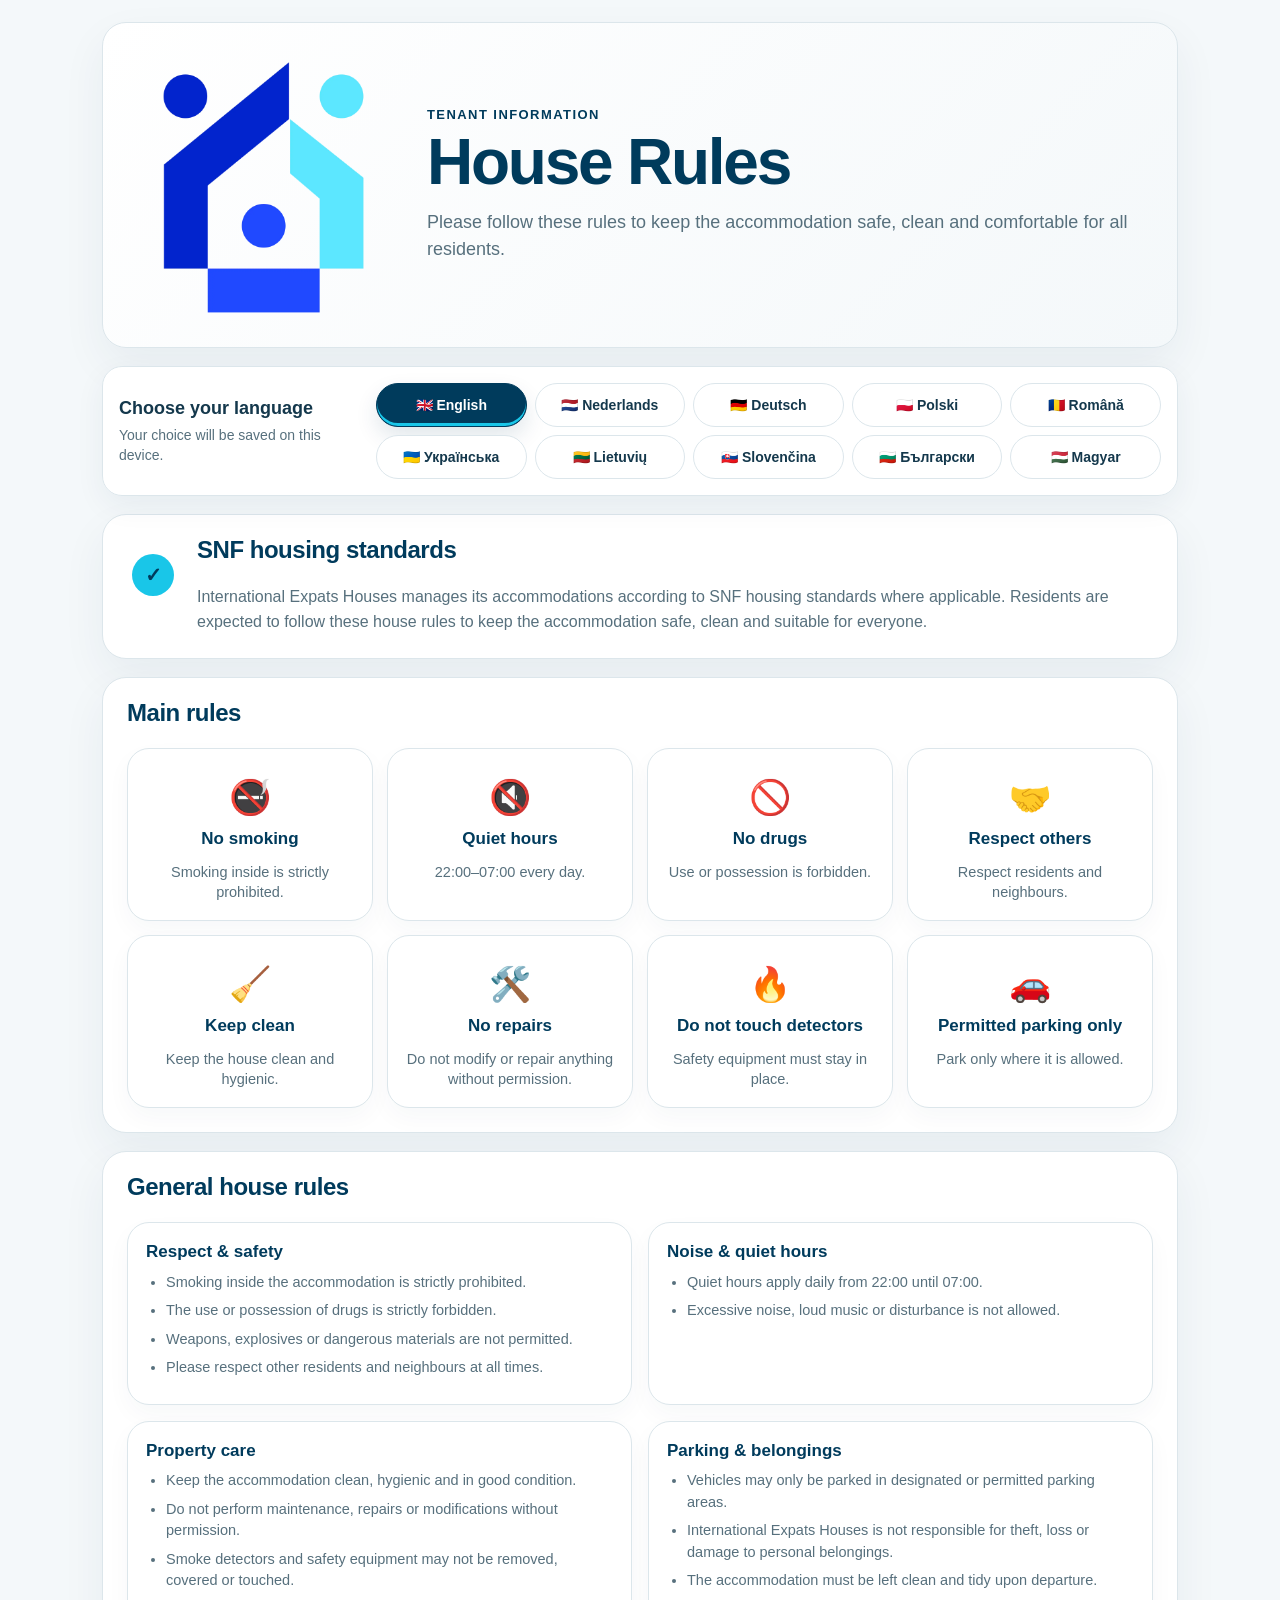
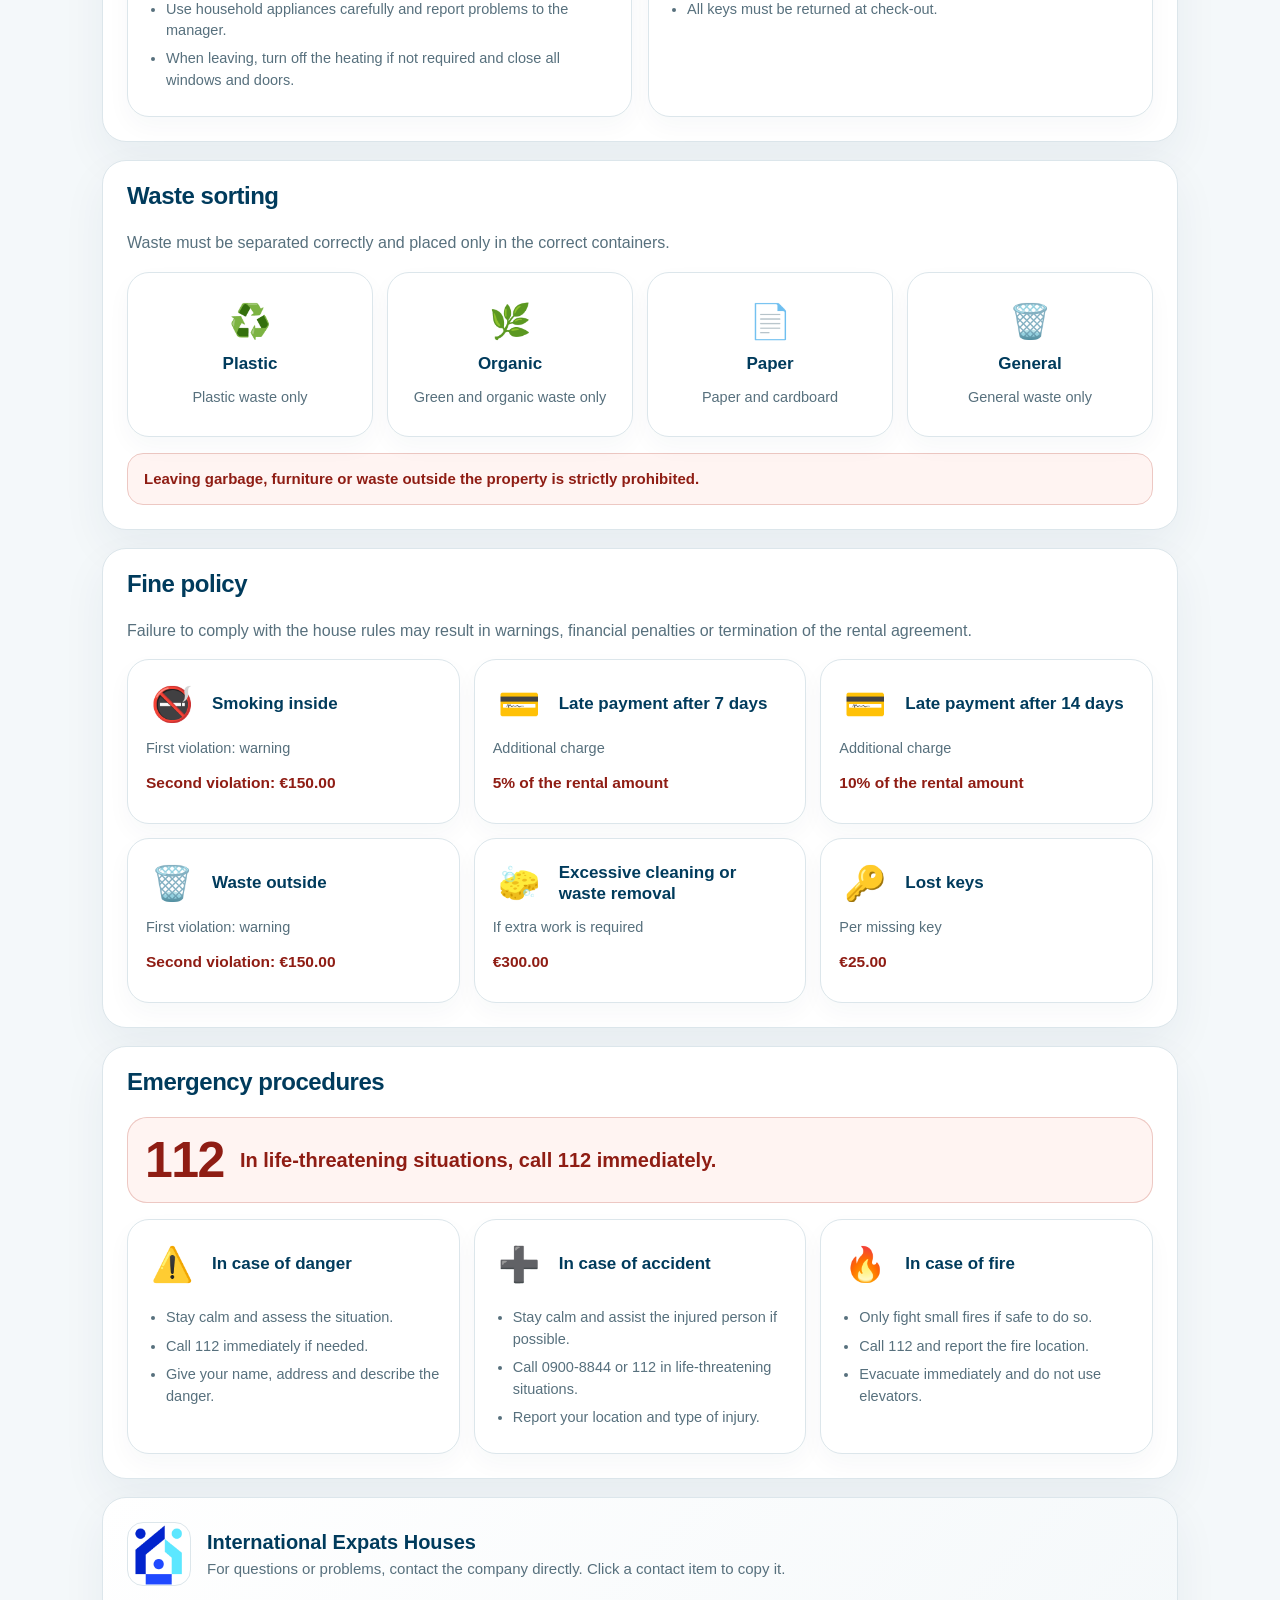
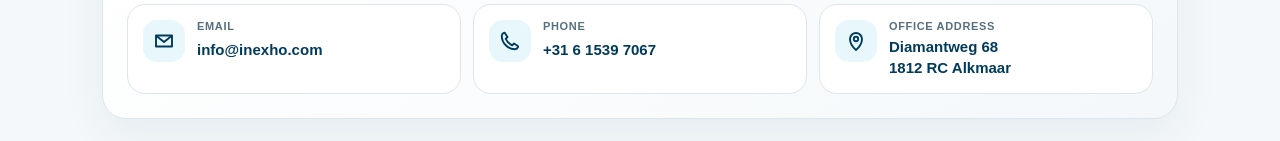
==== commit 6482718c: "Update INEXHO logos, poster header, and favicon" ====
--- a/index.html
+++ b/index.html
@@ -7,19 +7,21 @@
       name="description"
       content="House rules and tenant guidelines for International Expats Houses."
     />
-    <link rel="icon" type="image/png" href="assets/favicon.webp" />
-    <link rel="apple-touch-icon" href="assets/favicon.webp" />
+    <link rel="icon" type="image/webp" href="assets/slogo.webp" />
+    <link rel="apple-touch-icon" href="assets/slogo.webp" />
     <title>House Rules | International Expats Houses</title>
     <link rel="stylesheet" href="style.css" />
   </head>
   <body>
     <main class="page">
       <header class="hero">
-        <img
-          class="logo"
-          src="assets/logo.webp"
-          alt="International Expats Houses logo"
-        />
+        <div class="brand-logo hero-logo">
+          <img
+            class="logo"
+            src="assets/logo.webp"
+            alt="International Expats Houses logo"
+          />
+        </div>
         <div class="hero-copy">
           <p class="eyebrow" data-i18n="eyebrow">Tenant information</p>
           <h1 data-i18n="title">House Rules</h1>
@@ -100,7 +102,9 @@
 
       <footer class="footer contact-footer">
         <div class="footer-brand">
-          <img src="assets/logo.webp" alt="International Expats Houses logo" />
+          <div class="brand-logo footer-logo">
+            <img src="assets/logo.webp" alt="International Expats Houses logo" />
+          </div>
           <div>
             <strong>International Expats Houses</strong>
             <span data-i18n="footerText"
--- a/style.css
+++ b/style.css
@@ -1,20 +1,34 @@
 :root {
-  --brand: #0055b8;
-  --brand-dark: #073b7d;
-  --brand-soft: #eef6ff;
-  --brand-pale: #f7fbff;
-  --text: #102033;
-  --text-soft: #40566f;
-  --muted: #64748b;
-  --bg: #f6f9fc;
-  --card: #ffffff;
-  --line: #dbe7f3;
-  --danger-soft: #fff1f1;
-  --danger-line: #ffd2d2;
+  /* INEXHO corporate palette, shared with the printable poster. */
+  --navy: #003b5c;
+  --cyan: #19c6e8;
+  --ink: #14384c;
+  --muted: #687e89;
+  --paper: #f4f8fa;
+  --line: #dce6eb;
+  --white: #ffffff;
+
+  --text: var(--ink);
+  /* Darkened Muted keeps small supporting text above AA on light surfaces. */
+  --text-soft: #57707d;
+  --bg: var(--paper);
+  --card: var(--white);
+  --accent-soft: #e8f7fc;
+  --surface-hover: #f5fbfc;
+  --border-hover: #b8dce8;
+  --navy-hover: #075675;
+  --focus: #008eac;
+  --surface-floating: rgba(255, 255, 255, 0.96);
+  --danger-soft: #fff4f2;
+  --danger-line: #edc8c3;
   --danger-text: #8f1d14;
-  --shadow: 0 18px 45px rgba(20, 60, 110, 0.09);
-  --shadow-card: 0 10px 25px rgba(20, 60, 110, 0.06);
-  --shadow-hover: 0 22px 55px rgba(0, 85, 184, 0.13);
+  --shadow: 0 18px 45px rgba(0, 59, 92, 0.06);
+  --shadow-card: 0 10px 25px rgba(0, 59, 92, 0.035);
+  --shadow-hover: 0 22px 55px rgba(0, 59, 92, 0.09);
+  --shadow-sticky: 0 10px 30px rgba(0, 59, 92, 0.06);
+  --shadow-button: 0 10px 22px rgba(0, 59, 92, 0.12);
+  --shadow-button-hover: 0 8px 18px rgba(0, 59, 92, 0.06);
+  --shadow-toast: 0 12px 35px rgba(0, 59, 92, 0.18);
   --radius: 24px;
   --radius-card: 22px;
   --transition: 0.18s ease;
@@ -77,23 +91,35 @@
 /* Hero */
 .hero {
   display: grid;
-  grid-template-columns: 240px minmax(0, 1fr);
+  grid-template-columns: 264px minmax(0, 1fr);
   gap: 30px;
   align-items: center;
   padding: 30px;
   overflow: hidden;
-  background: linear-gradient(135deg, var(--card), var(--brand-soft));
+  background: linear-gradient(135deg, var(--card), var(--paper));
   border: 1px solid var(--line);
   border-radius: var(--radius);
   box-shadow: var(--shadow);
 }
 
-.logo {
+.brand-logo {
+  position: relative;
+  aspect-ratio: 1;
+  overflow: hidden;
+}
+
+.brand-logo img {
+  /* Account for the source image's transparent padding without cropping the mark. */
+  position: absolute;
+  inset: -15%;
   display: block;
+  width: 130%;
+  height: 130%;
+  object-fit: contain;
+}
+
+.hero-logo {
   width: 100%;
-  max-height: 300px;
-  object-fit: contain;
-  border-radius: var(--radius);
 }
 
 .hero-copy {
@@ -105,7 +131,7 @@
 
 .eyebrow {
   margin: 0 0 6px;
-  color: var(--brand);
+  color: var(--navy);
   font-size: 13px;
   font-weight: 700;
   line-height: 1.3;
@@ -115,7 +141,7 @@
 
 .hero h1 {
   margin: 0;
-  color: var(--brand-dark);
+  color: var(--navy);
   font-size: clamp(36px, 5.5vw, 64px);
   font-weight: 700;
   line-height: 1;
@@ -125,7 +151,7 @@
 .hero p:last-child {
   max-width: 720px;
   margin: 15px 0 0;
-  color: #39536f;
+  color: var(--text-soft);
   font-size: 18px;
   line-height: 1.5;
 }
@@ -141,10 +167,10 @@
   align-items: center;
   margin: 18px 0;
   padding: 16px;
-  background: rgba(255, 255, 255, 0.94);
+  background: var(--surface-floating);
   border: 1px solid var(--line);
   border-radius: 20px;
-  box-shadow: 0 10px 30px rgba(20, 60, 110, 0.08);
+  box-shadow: var(--shadow-sticky);
   backdrop-filter: blur(12px);
   -webkit-backdrop-filter: blur(12px);
 }
@@ -157,7 +183,7 @@
 
 .small {
   margin: 3px 0 0;
-  color: var(--muted);
+  color: var(--text-soft);
   font-size: 14px;
   line-height: 1.45;
 }
@@ -189,22 +215,27 @@
 }
 
 .lang-btn:hover {
-  background: var(--brand-pale);
-  border-color: rgba(0, 85, 184, 0.38);
-  box-shadow: 0 8px 18px rgba(0, 85, 184, 0.08);
+  background: var(--accent-soft);
+  border-color: var(--border-hover);
+  box-shadow: var(--shadow-button-hover);
   transform: translateY(-1px);
 }
 
 .lang-btn.active {
   color: var(--card);
-  background: var(--brand);
-  border-color: var(--brand);
-  box-shadow: 0 10px 22px rgba(0, 85, 184, 0.2);
+  background: var(--navy);
+  border-color: var(--navy);
+  box-shadow: inset 0 -3px 0 var(--cyan), var(--shadow-button);
+}
+
+.lang-btn.active:hover {
+  background: var(--navy-hover);
+  border-color: var(--navy-hover);
 }
 
 .lang-btn:focus-visible,
 .contact-item:focus-visible {
-  outline: 3px solid rgba(0, 85, 184, 0.22);
+  outline: 3px solid var(--focus);
   outline-offset: 2px;
 }
 
@@ -229,7 +260,7 @@
 
 .notice h2,
 .section h2 {
-  color: var(--brand-dark);
+  color: var(--navy);
   font-size: 24px;
   font-weight: 700;
   line-height: 1.25;
@@ -263,11 +294,11 @@
   place-items: center;
   align-self: center;
   justify-self: center;
-  color: var(--card);
+  color: var(--navy);
   font-size: 20px;
   font-weight: 700;
   line-height: 1;
-  background: var(--brand);
+  background: var(--cyan);
   border-radius: 50%;
 }
 
@@ -307,6 +338,7 @@
 .fine-card h3,
 .emergency-card h3 {
   margin: 0 0 6px;
+  color: var(--navy);
   font-size: 17px;
   font-weight: 700;
   line-height: 1.28;
@@ -318,7 +350,7 @@
 .emergency-card p,
 .group-card li,
 .emergency-card li {
-  color: var(--muted);
+  color: var(--text-soft);
   font-size: 14.5px;
   font-weight: 400;
   line-height: 1.48;
@@ -374,7 +406,7 @@
 
 .group-card h3 {
   margin-bottom: 9px;
-  color: var(--brand);
+  color: var(--navy);
 }
 
 .group-card ul,
@@ -465,7 +497,7 @@
   grid-column: 1 / -1;
   grid-row: 3;
   margin-top: 4px;
-  color: var(--brand-dark);
+  color: var(--danger-text);
   font-size: 15.5px;
   font-weight: 600;
   line-height: 1.4;
@@ -478,8 +510,9 @@
   gap: 16px;
   margin-bottom: 16px;
   padding: 18px;
-  color: var(--card);
-  background: var(--brand-dark);
+  color: var(--danger-text);
+  background: var(--danger-soft);
+  box-shadow: inset 0 0 0 1px var(--danger-line);
   border-radius: 20px;
 }
 
@@ -538,7 +571,7 @@
   padding: 24px;
   color: var(--text);
   text-align: left;
-  background: linear-gradient(135deg, var(--card), var(--brand-soft));
+  background: linear-gradient(135deg, var(--card), var(--paper));
   border: 1px solid var(--line);
   border-radius: var(--radius);
   box-shadow: var(--shadow);
@@ -551,11 +584,9 @@
   margin-bottom: 18px;
 }
 
-.footer-brand img {
-  width: 92px;
-  height: 58px;
-  padding: 6px;
-  object-fit: contain;
+.footer-logo {
+  flex: 0 0 64px;
+  width: 64px;
   background: var(--card);
   border: 1px solid var(--line);
   border-radius: 16px;
@@ -563,7 +594,7 @@
 
 .footer-brand strong {
   display: block;
-  color: var(--brand-dark);
+  color: var(--navy);
   font-size: 20px;
   font-weight: 600;
   line-height: 1.3;
@@ -612,8 +643,8 @@
   grid-row: 1 / 3;
   place-items: center;
 
-  color: var(--card);
-  background: var(--brand);
+  color: var(--navy);
+  background: var(--accent-soft);
   border-radius: 14px;
 }
 
@@ -631,7 +662,7 @@
   grid-column: 2;
   grid-row: 1;
   align-self: start;
-  color: var(--muted);
+  color: var(--text-soft);
   font-size: 11px;
   font-weight: 600;
   line-height: 1.2;
@@ -645,7 +676,7 @@
   grid-row: 2;
   align-self: start;
   margin: 0;
-  color: var(--brand-dark);
+  color: var(--navy);
   font-size: 15px;
   font-weight: 600;
   line-height: 1.4;
@@ -667,9 +698,9 @@
   font-size: 14px;
   font-weight: 600;
   pointer-events: none;
-  background: var(--brand-dark);
+  background: var(--navy);
   border-radius: 999px;
-  box-shadow: 0 12px 35px rgba(7, 59, 125, 0.28);
+  box-shadow: var(--shadow-toast);
   opacity: 0;
   transform: translate(-50%, 14px);
   transition:
@@ -690,8 +721,8 @@
   .emergency-card:hover,
   .notice:hover,
   .contact-item:hover {
-    background: var(--brand-pale);
-    border-color: rgba(0, 85, 184, 0.26);
+    background: var(--surface-hover);
+    border-color: var(--border-hover);
     box-shadow: var(--shadow-hover);
     transform: translateY(-1px);
   }
@@ -713,8 +744,8 @@
     min-height: auto;
   }
 
-  .logo {
-    max-width: 230px;
+  .hero-logo {
+    max-width: 260px;
     margin: 0 auto;
   }
 
@@ -792,9 +823,9 @@
     padding: 16px;
   }
 
-  .footer-brand img {
-    width: 78px;
-    height: 52px;
+  .footer-logo {
+    flex-basis: 56px;
+    width: 56px;
   }
   .contact-item:nth-child(2) .contact-icon svg {
     fill: currentColor;
@@ -950,7 +981,7 @@
     align-items: start !important;
     padding: 14px !important;
     background: var(--card) !important;
-    border: 1px solid #d8e6f5 !important;
+    border: 1px solid var(--line) !important;
     border-radius: 14px !important;
     box-shadow: none !important;
   }
